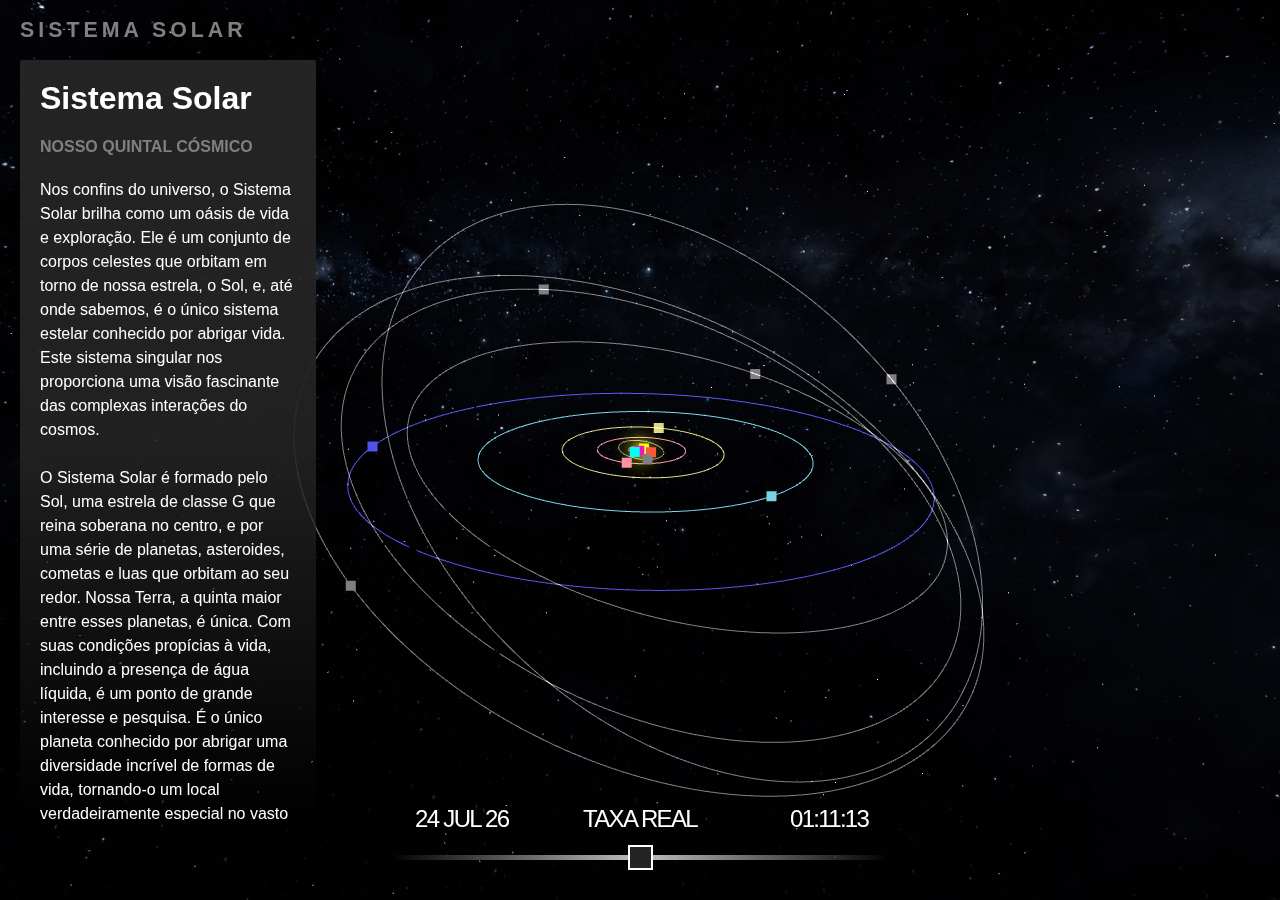
==== index.html @ 136b27ef "large file track" ====
<!--
	Tema: Sistema Solar iterativo e em escala
    Autor: Felipe Pinto da Silva
-->

<html>
	<head>
		<title>Sistema Solar</title>
		<link rel="icon" href="icon.ico" type="image/x-icon">
		<link rel="stylesheet" type="text/css" href="css/style.css">
		<style></style>
	</head>
	<body>
		<!-- Div de carregamento -->
		<div id="loading-screen" style="display: none;">
			<div id="loading-container">
				<div id="loading-spinner"></div>
				<div id="loading-text">CARREGANDO...</div>
			</div>
		</div>

		<!-- Título -->
		<button id="sistema-solar-title">SISTEMA SOLAR</button>
		<button id="sistema-solar-object" style="display: none;">> Objeto</button>

		<!-- Card do Sistema Solar -->
		<div id="sistema-card" class="card" style="display: block;">
			<h1 id="object-name">Sistema Solar</h1>
			<h4 id="object-type">NOSSO QUINTAL CÓSMICO</h4>
			<p id="object-info">Nos confins do universo, o Sistema Solar brilha como um oásis de vida e exploração. Ele é um conjunto de corpos celestes que orbitam
				em torno de nossa estrela, o Sol, e, até onde sabemos, é o único sistema estelar conhecido por abrigar vida. Este sistema singular nos proporciona uma
				visão fascinante das complexas interações do cosmos.<br><br>

				O Sistema Solar é formado pelo Sol, uma estrela de classe G que reina soberana no centro, e por uma série de planetas, asteroides, cometas e luas que
				orbitam ao seu redor. Nossa Terra, a quinta maior entre esses planetas, é única. Com suas condições propícias à vida, incluindo a presença de água líquida,
				é um ponto de grande interesse e pesquisa. É o único planeta conhecido por abrigar uma diversidade incrível de formas de vida, tornando-o um local verdadeiramente
				especial no vasto universo.<br><br>
				
				Comparado a outros sistemas estelares, o Sistema Solar exibe características notáveis. Além de sua estrela central, o Sol, todos os planetas no Sistema Solar,
				exceto Mercúrio, têm uma ou mais luas que orbitam ao redor deles, cada uma com sua própria história e características únicas. Este arranjo de planetas e luas fornece
				um laboratório cósmico para estudar uma ampla gama de fenômenos celestes, desde impactos de asteroides até vulcões ativos e oceanos subterrâneos.<br><br>
				
				O Sistema Solar é conhecido como "Nosso Quintal Cósmico", um termo afetuoso que reflete nossa conexão com essa região do espaço. Enquanto observamos e exploramos
				outros sistemas estelares distantes, nossa própria vizinhança espacial continua a nos surpreender com sua riqueza e complexidade. Através da exploração espacial e
				pesquisa contínua, estamos desvendando os segredos do Sistema Solar e sua singularidade no vasto universo.</p>
		</div>

		<!-- Card do Sol -->
		<div id="sun-card" class="card" style="display: none;">
			<h1 id="object-name">Sol</h1>
			<h4 id="object-type">ESTRELA ANÃ AMARELA</h4>
			<p id="object-info">O Sol, o coração do nosso sistema solar, é uma estrela anã amarela, uma bola quente de gases incandescentes.<br>
				Sua gravidade mantém o sistema solar unido, mantendo tudo, desde os maiores planetas até as menores partículas de detritos, em sua órbita.
				Correntes elétricas no Sol geram um campo magnético que é transportado pelo sistema solar pelo vento solar - um fluxo de gás eletricamente
				carregado que sopra para fora do Sol em todas as direções.<br><br>

				As conexões e interações entre o Sol e a Terra impulsionam as estações do ano, as correntes oceânicas, o clima, o clima, os cinturões de
				radiação e as auroras. Embora seja especial para nós, existem bilhões de estrelas como o nosso Sol espalhadas pela Via Láctea. O Sol e tudo
				o que orbita ao seu redor estão localizados na Via Láctea. Mais especificamente, nosso Sol está em um braço espiral chamado Braço de Orion
				que se estende para fora do Braço de Sagitário. A partir daí, o Sol orbita o centro da Via Láctea, trazendo os planetas, asteroides, cometas
				e outros objetos junto com ele. Nosso sistema solar está se movendo a uma velocidade média de 450.000 milhas por hora (720.000 quilômetros por hora).
				Mas mesmo a essa velocidade, leva cerca de 230 milhões de anos para completar uma órbita completa ao redor da Via Láctea.<br><br>
				
				O Sol gira enquanto orbita o centro da Via Láctea. Sua rotação tem uma inclinação axial de 7,25 graus em relação ao plano das órbitas dos planetas.
				Como o Sol não é um corpo sólido, diferentes partes do Sol giram a taxas diferentes. No equador, o Sol gira uma vez a cada cerca de 25 dias, mas em
				seus polos, o Sol gira uma vez em seu eixo a cada 36 dias terrestres.</p>
		</div>

		<!-- Card de Mercúrio -->
		<div id="mercury-card" class="card" style="display: none;">
			<h1 id="object-name">Mercúrio</h1>
			<h4 id="object-type">TERRESTRE</h4>
			<p id="object-info">O menor planeta em nosso sistema solar e o mais próximo do Sol, Mercúrio é apenas ligeiramente maior do que a Lua da Terra.<br>
				As temperaturas da superfície de Mercúrio são extremamente quentes e frias. Como o planeta está tão perto do Sol, as temperaturas diurnas podem
				atingir picos de 800°F (430°C). Sem atmosfera para reter esse calor durante a noite, as temperaturas podem cair para tão baixo quanto -290°F (-180°C).
				Da superfície de Mercúrio, o Sol pareceria mais de três vezes maior do que quando visto da Terra, e a luz solar seria até sete vezes mais brilhante.
				Apesar de sua proximidade com o Sol, Mercúrio não é o planeta mais quente em nosso sistema solar - esse título pertence a Vênus, graças à sua densa atmosfera.
				No entanto, Mercúrio é o planeta mais rápido, orbitando o Sol a cada 88 dias terrestres. A superfície de Mercúrio se assemelha à da Lua da Terra, marcada por muitas
				crateras de impacto resultantes de colisões com meteoroides e cometas. A primeira espaçonave a visitar Mercúrio foi a Mariner 10, que mapeou cerca de 45% da superfície.
				A missão MESSENGER (MErcury Surface, Space ENvironment, GEochemistry, and Ranging) da NASA passou por Mercúrio três vezes em 2008-2009 e orbitou o planeta de 2011 a 2015,
				mapeando toda a superfície.</p>
		</div>

		<!-- Card de Vênus -->
		<div id="venus-card" class="card" style="display: none;">
			<h1 id="object-name">Vênus</h1>
			<h4 id="object-type">TERRESTRE</h4>
			<p id="object-info">Similar em tamanho e estrutura à Terra, Vênus tem sido chamada de gêmea da Terra. No entanto, essas não são gêmeas idênticas - existem diferenças radicais
				entre os dois mundos.<br> Vênus e a Terra são semelhantes em tamanho, massa, densidade, composição e gravidade. No entanto, aí terminam as semelhanças. Vênus tem uma 
				atmosfera espessa e tóxica cheia de dióxido de carbono e está constantemente envolta em densas nuvens amareladas de ácido sulfúrico, que retêm calor, causando um efeito
				estufa descontrolado. É o planeta mais quente do nosso sistema solar, mesmo que Mercúrio esteja mais próximo do Sol. Vênus tem uma pressão atmosférica esmagadora em sua
				superfície - mais de 90 vezes a da Terra - semelhante à pressão que você encontraria a uma milha abaixo do oceano na Terra. Vênus foi o primeiro planeta a ser explorado
				por uma espaçonave - a Mariner 2 da NASA sobrevoou com sucesso e escaneou o mundo coberto de nuvens em 14 de dezembro de 1962. Desde então, numerosas espaçonaves dos EUA 
				e de outras agências espaciais exploraram Vênus, incluindo a Magellan da NASA, que mapeou a superfície do planeta com radar. Até o momento, a antiga União Soviética é a 
				única nação a pousar na superfície de Vênus, embora a espaçonave não tenha sobrevivido por muito tempo no ambiente hostil.</p>
		</div>

		<!-- Card da Terra -->
		<div id="earth-card" class="card" style="display: none;">
			<h1 id="object-name">Terra</h1><button id="earth-button" class="explorar-button">EXPLORAR</button>
			<h4 id="object-type">TERRESTRE</h4>
			<p id="object-info">A Terra, nosso planeta de origem, é o único lugar que conhecemos até agora habitado por seres vivos. Também é o único planeta em nosso sistema solar com
				água líquida na superfície.<br> A Terra é apenas o quinto maior planeta do sistema solar, um pouco maior que Vênus, que está próxima. A Terra é o maior dos quatro planetas
				mais próximos do Sol, todos feitos de rocha e metal. A NASA tem a maioria das missões em operação em nosso planeta de origem. O Sistema de Observação da Terra (EOS) da NASA
				é uma série coordenada de satélites em órbita polar e baixa inclinação para observações globais de longo prazo da superfície terrestre, biosfera, Terra sólida, atmosfera e
				oceanos.</p>
		</div>

		<!-- Card da Lua -->
		<div id="moon-card" class="card" style="display: none;">
			<h1 id="object-name">Lua</h1><button id="moon-button" class="explorar-button">EXPLORAR</button>
			<h4 id="object-type">LUA DA TERRA</h4>
			<p id="object-info">A Lua da Terra é o único lugar além da Terra onde os humanos já puseram os pés.<br>
				Como o objeto mais brilhante e maior em nosso céu noturno, a Lua torna a Terra um planeta mais habitável, moderando o balanço do eixo da nossa casa, resultando em um clima
				relativamente estável. Além disso, ela causa as marés, criando um ritmo que tem orientado os seres humanos por milhares de anos.<br><br>

				Nossa lua é a quinta maior das mais de 190 luas que orbitam planetas em nosso sistema solar.<br><br>

				O único satélite natural da Terra é simplesmente chamado "a Lua" porque as pessoas não sabiam da existência de outras luas até Galileu Galilei descobrir quatro luas orbitando
				Júpiter em 1610. Com um raio de 1.737,5 quilômetros (1.079,6 milhas), a Lua tem menos de um terço da largura da Terra. Se a Terra fosse do tamanho de uma moeda de dez centavos,
				a Lua seria aproximadamente do tamanho de um grão de café.<br><br>
				
				A Lua está mais distante da Terra do que a maioria das pessoas imagina. A Lua está a uma média de 384.400 quilômetros (238.855 milhas) de distância. Isso significa que 30
				planetas do tamanho da Terra poderiam caber entre a Terra e a Lua.<br><br>
				
				A Lua está se afastando lentamente da Terra, cerca de uma polegada a cada ano. A teoria predominante sobre a origem da Lua é que um corpo do tamanho de Marte colidiu com a
				Terra há cerca de 4,5 bilhões de anos. Os detritos resultantes da colisão entre a Terra e o impactor se acumularam para formar nosso satélite natural. A Lua recém-formada
				estava em estado líquido, mas dentro de cerca de 100 milhões de anos, a maior parte do "oceano de magma" global havia se cristalizado, com rochas menos densas flutuando
				para cima e, eventualmente, formando a crosta lunar.</p>
		</div>

		<!-- Card de Marte -->
		<div id="mars-card" class="card" style="display: none;">
			<h1 id="object-name">Marte</h1><button id="mars-button" class="explorar-button">EXPLORAR</button>
			<h4 id="object-type">TERRESTRE</h4>
			<p id="object-info">O quarto planeta a partir do Sol, Marte é um mundo empoeirado, frio e desértico com uma atmosfera muito fina.<br>
				Marte recebeu o nome dos antigos romanos em homenagem ao seu deus da guerra, devido à sua cor avermelhada que lembrava o sangue. O Planeta Vermelho, na verdade,
				apresenta diversas cores em sua superfície, como marrom, dourado e bege. A razão pela qual Marte parece avermelhado deve-se à oxidação, ou seja, à ferrugem do ferro nas
				rochas, no regolito (a "terra" marciana) e na poeira de Marte. Essa poeira é levantada para a atmosfera e, à distância, faz o planeta parecer predominantemente vermelho.
				Marte é o lar do maior vulcão do sistema solar, o Olympus Mons. Ele é três vezes mais alto que o Monte Everest na Terra e tem uma base do tamanho do estado do Novo México.
				Marte parece ter tido um passado com água, com antigos sistemas de vales de rios, deltas e leitos de lagos, bem como rochas e minerais na superfície que só poderiam ter se
				formado em água líquida. Alguns recursos sugerem que Marte experimentou grandes inundações há cerca de 3,5 bilhões de anos. Hoje, a água em Marte é encontrada na forma de
				gelo de água logo abaixo da superfície nas regiões polares, assim como em água salgada, que flui sazonalmente por algumas encostas de colinas e crateras.<br>
				Nenhum planeta além da Terra foi estudado tão intensamente quanto Marte. Hoje, uma frota de espaçonaves robóticas estuda Marte de todos os ângulos.</p>
		</div>

		<!-- Card de Júpiter -->
		<div id="jupiter-card" class="card" style="display: none;">
			<h1 id="object-name">Júpiter</h1>
			<h4 id="object-type">GIGANTE GASOSO</h4>
			<p id="object-info">Júpiter é o quinto planeta a partir do nosso Sol e é, de longe, o maior planeta do sistema solar - mais de duas vezes mais massivo do que todos os outros
				planetas combinados.<br> As faixas e redemoinhos de Júpiter são, na verdade, nuvens frias e ventosas de amônia e água, flutuando em uma atmosfera de hidrogênio e hélio.
				O icônico Grande Mancha Vermelha de Júpiter é uma gigantesca tempestade maior que a Terra, que assola por centenas de anos. Júpiter está cercado por dezenas de luas. Ele
				também tem vários anéis, mas, ao contrário dos famosos anéis de Saturno, os anéis de Júpiter são muito tênues e compostos de poeira, não de gelo. Júpiter tem o dia mais curto
				do sistema solar. Um dia em Júpiter dura apenas cerca de 10 horas (o tempo que Júpiter leva para girar ou dar uma volta completa), e Júpiter faz uma órbita completa ao redor
				do Sol (um ano no tempo joviano) em cerca de 12 anos terrestres (4.333 dias terrestres). Seu equador está inclinado em relação à sua órbita ao redor do Sol por apenas 3 graus.
				Isso significa que Júpiter gira quase na vertical e não tem estações tão extremas quanto outros planetas. Júpiter tomou forma quando o restante do sistema solar se formou há
				cerca de 4,5 bilhões de anos, quando a gravidade puxou gás e poeira em movimento para se tornar esse gigante gasoso. Júpiter absorveu a maior parte da massa restante após a
				formação do Sol, resultando em mais de duas vezes a quantidade combinada de material dos outros corpos do sistema solar. Na verdade, Júpiter tem os mesmos ingredientes que
				uma estrela, mas não cresceu o suficiente para se tornar uma estrela.</p>
		</div>

		<!-- Card de Saturno -->
		<div id="saturn-card" class="card" style="display: none;">
			<h1 id="object-name">Saturno</h1>
			<h4 id="object-type">GIGANTE GASOSO</h4>
			<p id="object-info">Saturno é o sexto planeta a partir do Sol e o segundo maior planeta em nosso sistema solar. Adornado com milhares de anéis belos, Saturno é único entre
				os planetas. Não é o único planeta a ter anéis - feitos de pedaços de gelo e rocha - mas nenhum deles é tão espetacular ou complicado quanto os de Saturno. Como seu
				colega gigante gasoso, Júpiter, Saturno é uma enorme esfera composta principalmente de hidrogênio e hélio.<br>
				Cercado por mais de 140 luas conhecidas, Saturno abriga algumas das paisagens mais fascinantes em nosso sistema solar. Desde jatos de água que jorram de Encélado até
				os lagos de metano em Titã, o sistema de Saturno é uma rica fonte de descobertas científicas e ainda guarda muitos mistérios. Sendo o planeta mais distante da Terra a
				ser descoberto a olho nu, Saturno é conhecido desde os tempos antigos. O planeta recebeu o nome do deus romano da agricultura e da riqueza, que também era pai de Júpiter.
				Acredita-se que os anéis de Saturno sejam pedaços de cometas, asteroides ou luas despedaçadas que se fragmentaram antes de atingirem o planeta, desmembrados pela poderosa
				gravidade de Saturno. Eles são compostos por bilhões de pequenos fragmentos de gelo e rocha revestidos com outro material, como poeira. As partículas dos anéis variam
				principalmente de minúsculos grãos gelados do tamanho de poeira a pedaços do tamanho de uma casa. Algumas partículas são do tamanho de montanhas. Os anéis pareceriam
				principalmente brancos se você os visse das camadas de nuvens de Saturno, e curiosamente, cada anel orbita o planeta a uma velocidade diferente.</p>
		</div>

		<!-- Card de Urano -->
		<div id="uranus-card" class="card" style="display: none;">
			<h1 id="object-name">Urano</h1>
			<h4 id="object-type">GIGANTE DE GELO</h4>
			<p id="object-info">O sétimo planeta a partir do Sol, com o terceiro maior diâmetro em nosso sistema solar, Urano é muito frio e ventoso.<br>
				O gigante de gelo é cercado por 13 anéis tênues e 27 pequenas luas enquanto gira a quase 90 graus em relação ao plano de sua órbita. Essa inclinação única faz Urano parecer
				girar de lado, orbitando o Sol como uma bola que rola. Urano é o único planeta cujo equador está quase em ângulo reto com sua órbita, com uma inclinação de 97,77
				graus - possivelmente resultado de uma colisão com um objeto do tamanho da Terra no passado. Essa inclinação única causa as estações mais extremas do sistema solar.
				Por quase um quarto de cada ano uraniano, o Sol brilha diretamente sobre cada polo, mergulhando a outra metade do planeta em um inverno escuro que dura 21 anos.
				Urano é também um dos únicos dois planetas que giram na direção oposta à maioria dos planetas (Vênus é o outro), de leste para oeste.</p>
		</div>

		<!-- Card de Netuno -->
		<div id="neptune-card" class="card" style="display: none;">
			<h1 id="object-name">Netuno</h1>
			<h4 id="object-type">GIGANTE DE GELO</h4>
			<p id="object-info">Escuro, frio e varrido por ventos supersônicos, o gigante de gelo Netuno é o oitavo e mais distante planeta em nosso sistema solar.<br>
				Netuno está a mais de 30 vezes a distância da Terra ao Sol e é o único planeta em nosso sistema solar que não é visível a olho nu. Em 2011, Netuno completou sua primeira
				órbita de 165 anos desde sua descoberta em 1846.<br>
				Netuno está tão distante do Sol que o meio-dia no grande planeta azul pareceria um crepúsculo suave para nós. A luz suave que vemos aqui em nosso planeta de origem é
				aproximadamente 900 vezes mais brilhante do que a luz solar em Netuno. Netuno é um dos dois gigantes de gelo no sistema solar externo (o outro é Urano). A maior parte
				(80 por cento ou mais) da massa do planeta é composta por um fluido denso e quente de materiais "gelados" - água, metano e amônia - acima de um pequeno núcleo rochoso.
				Entre os planetas gigantes, Netuno é o mais denso. Os cientistas acreditam que pode haver um oceano de água super quente sob as nuvens frias de Netuno.
				Isso não evapora porque uma pressão incrivelmente alta o mantém preso. A atmosfera de Netuno é composta principalmente de hidrogênio e hélio, com apenas um pouco de
				metano. O vizinho de Netuno, Urano, tem uma cor azul-verde devido ao metano atmosférico, mas Netuno é de um azul mais vívido e brilhante, sugerindo a presença de um
				componente desconhecido que causa essa cor mais intensa.</p>
		</div>

		<!-- Card de Plutão -->
		<div id="pluto-card" class="card" style="display: none;">
			<h1 id="object-name">Plutão</h1>
			<h4 id="object-type">PLANETA ANÃO</h4>
			<p id="object-info">Plutão, que é menor do que a Lua da Terra, possui uma geleira em forma de coração do tamanho do Texas e de Oklahoma. Este fascinante planeta anão tem céus
				azuis, luas em rotação, montanhas tão altas quanto as Rochosas e neva, mas a neve é vermelha.<br>
				Plutão é um mundo complexo e misterioso, com montanhas, vales, planícies, crateras e possivelmente geleiras. Descoberto em 1930, Plutão foi considerado por muito tempo o nono
				planeta de nosso sistema solar. No entanto, após a descoberta de mundos intrigantes e semelhantes mais profundos no distante Cinturão de Kuiper, Plutão foi reclassificado como
				um planeta anão.<br>
				Plutão é orbitado por cinco luas conhecidas, sendo a maior delas Caronte. Caronte tem cerca da metade do tamanho de Plutão, tornando-a a maior lua em relaçãoao planeta
				que orbita em nosso sistema solar. Plutão e Caronte são frequentemente referidos como um "planeta duplo". Em 14 de julho de 2015, a espaçonave New Horizons da NASA fez
				sua histórica passagem pelo sistema de Plutão, fornecendo as primeiras imagens de close-up de Plutão e suas luas e coletando outros dados que transformaram nossa compreensão
				desses mundos misteriosos na fronteira externa do sistema solar.<br> Nos anos desde essa passagem inovadora, quase todas as conjecturas sobre Plutão possivelmente ser
				uma bola de gelo inerte foram descartadas ou redefinidas.</p>
		</div>

		<!-- Card de Caronte -->
		<div id="charon-card" class="card" style="display: none;">
			<h1 id="object-name">Caronte</h1>
			<h4 id="object-type">LUA DE PLUTÃO</h4>
			<p id="object-info">Com metade do tamanho de Plutão, Caronte é a maior das luas de Plutão e a maior lua conhecida em relação ao seu corpo principal.<br>
				A pequena lua é tão grande que Plutão e Caronte às vezes são referidos como um sistema de "duplo planeta anão". A distância entre eles é de 19.640 km (12.200 milhas).
				Plutão-Caronte é o único sistema planetário duplo conhecido em nosso sistema solar. As superfícies de Caronte e Plutão sempre se enfrentam, um fenômeno chamado de travamento
				mútuo de marés. Caronte orbita Plutão a cada 6,4 dias terrestres.</p>
		</div>

		<!-- Card de Ceres -->
		<div id="ceres-card" class="card" style="display: none;">
			<h1 id="object-name">1 Ceres</h1>
			<h4 id="object-type">PLANETA ANÃO</h4>
			<p id="object-info">O planeta anão Ceres é o maior objeto no cinturão de asteroides entre Marte e Júpiter e o único planeta anão localizado no sistema solar interno.<br>
				Ceres foi o primeiro membro do cinturão de asteroides a ser descoberto quando Giuseppe Piazzi o avistou em 1801 (por isso o número 1 no nome). E quando a sonda Dawn chegou
				em 2015, Ceres se tornou o primeiro planeta anão a receber a visita de uma espaçonave.<br><br>
				
				Embora tenha sido chamado de asteroide por muitos anos, Ceres é muito maior e muito diferente de seus vizinhos rochosos, e os cientistas o classificaram como um planeta anão
				em 2006. Mesmo que Ceres compreenda 25 por cento da massa total do cinturão de asteroides, o pequeno Plutão ainda é 14 vezes mais massivo.<br><br>
				
				Ceres recebeu seu nome em homenagem à deusa romana do milho e das colheitas. A palavra "cereal" deriva do mesmo nome.</p>
		</div>

		<!-- Card de Haumea -->
		<div id="haumea-card" class="card" style="display: none;">
			<h1 id="object-name">136108 Haumea</h1>
			<h4 id="object-type">PLANETA ANÃO</h4>
			<p id="object-info">Localizado no Cinturão de Kuiper além da órbita de Netuno, o planeta anão Haumea é um objeto em forma de oval, aproximadamente do mesmo tamanho que Plutão.<br>
				Haumea é um objeto em forma de oval com um raio de cerca de 385 milhas. Ele possui duas luas, Namaka e Hi'iaka. Um dia em Haumea dura apenas quatro horas terrestres,
				tornando-o um dos objetos grandes que mais rápido giram em nosso sistema solar.</p>
		</div>

		<!-- Card de Makemake -->
		<div id="makemake-card" class="card" style="display: none;">
			<h1 id="object-name">136472 Makemake</h1>
			<h4 id="object-type">PLANETA ANÃO</h4>
			<p id="object-info">Junto com os planetas anões Plutão, Éris e Haumea, Makemake está localizado no Cinturão de Kuiper, uma região fora da órbita de Netuno.<br>
				Ligeiramente menor do que Plutão, Makemake é o segundo objeto mais brilhante no Cinturão de Kuiper quando visto da Terra (enquanto Plutão é o mais brilhante).
				Leva cerca de 305 anos terrestres para este planeta anão dar uma volta completa em torno do Sol.<br><br>
				
				Makemake ocupa um lugar importante na história dos estudos do sistema solar porque ele - juntamente com Éris - foi um dos objetos cuja descoberta levou a União Astronômica
				Internacional a reconsiderar a definição de um planeta e a criar o novo grupo de planetas anões.<br><br>
				
				Makemake foi nomeado em homenagem ao deus Rapanui da fertilidade.</p>
		</div>

		<!-- Card de Éris -->
		<div id="eris-card" class="card" style="display: none;">
			<h1 id="object-name">136199 Éris</h1>
			<h4 id="object-type">PLANETA ANÃO</h4>
			<p id="object-info">Éris é um dos maiores planetas anões conhecidos em nosso sistema solar. Ele tem aproximadamente o mesmo tamanho de Plutão, mas está três vezes mais distante
				do Sol.<br>
				Inicialmente, Éris parecia ser maior do que Plutão. Isso desencadeou um debate na comunidade científica que levou à decisão da União Astronômica Internacional em 2006 de
				esclarecer a definição de um planeta. Plutão, Éris e outros objetos similares agora são classificados como planetas anões.<br><br>
				
				Originalmente designado como 2003 UB313 (e apelidado de Xena, guerreira da televisão, por sua equipe de descoberta), Éris recebeu o nome da antiga deusa grega da discórdia
				e da contenda. O nome é apropriado, uma vez que Éris continua no centro de um debate científico sobre a definição de um planeta.</p>
		</div>

		<div class="slider-container" id="slider-container">
			<div class="date"></div>
			<div class="value">TAXA REAL</div>
			<div class="time"></div>
			<input type="range" min="0" max="12" value="6" class="slider" id="timeMultiplierSlider">
		</div>

		<script src="js/three.js/three.js"></script> <!-- three.js -->
		<script src="js/controls/OrbitControls.js"></script> <!-- OrbitControls -->
		<script src="js/controls/TrackballControls.js"></script> <!-- TrackballControls -->
		<script src="js/raycaster/Raycaster.js"></script> <!-- Raycaster -->
		<script src="js/tween/tween.umd.js"></script> <!-- Tween -->
		<script src="js/loaders/GLTFLoader.js"></script> <!-- GLTFLoader -->
		<script src="js/functions.js"></script> <!-- utilitarios -->
		<script>
			////////////
			// Câmera //
			////////////
			
			// Cria uma câmera com uma perspectiva de visualização
			var camera = new THREE.PerspectiveCamera( 75, window.innerWidth/window.innerHeight, 0.0000001, 1000000000);

			// Posição inicial da câmera
			camera.position.x = -4800; //100
			camera.position.y = 2000; //100
			camera.position.z = 4800; //200

			////////////////////////////
			// Configurações Iniciais //
			////////////////////////////

			// Cria uma cena 3D onde os elementos serão renderizados
			var scene = new THREE.Scene();

			// Cria um renderizador WebGL
			var renderer = new THREE.WebGLRenderer({antialias: true, antialiasQuality: 0.1}); // antialising = ativa antialising / antialiasQuality = define qualidade
			renderer.setSize( window.innerWidth, window.innerHeight ); // Define seu tamanho para preencher a janela
			document.body.appendChild( renderer.domElement ); // Adiciona o elemento de renderização ao corpo do documento HTML	

			// Cria controles de órbita para interagir com a cena usando o mouse
			var controls1 = new THREE.OrbitControls( camera, renderer.domElement );
			controls1.enableZoom = false; // Desliga os controles de zoom do OrbitControls
			controls1.enablePan = false; // Desliga o movimento de panorâmica

			// Ativando Damping para suavizar a câmera
			controls1.enableDamping = true; // Liga o "amortecimento" da câmera
			controls1.dampingFactor = 0.10; // Define o fator de "amortecimento"
			controls1.autoRotate = true; // Ativar a rotação automática
			controls1.autoRotateSpeed = -0.05; // Definir a velocidade da rotação automática
		
			// Criando instância do TrackballControls e ativando apenas o zoom
			var controls2 = new TrackballControls( camera, renderer.domElement );
			controls2.noRotate = true; // Desliga a rotação da câmera
			controls2.noPan = true; // Desliga o movimento de panorâmica
			controls2.noZoom = false; // Liga o zoom
			controls2.zoomSpeed = 1.5; // Define a velocidade do zoom
			controls2.maxDistance = 28680000 // Distância máxima de zoom out
			controls2.minDistance = 0.55; // Definindo zoom mínimo (0.55 pois o raio do sol é 0.5, dessa forma a câmera não entra no objeto)

			// Cria um guia de grid na altura da origem
			const gridHelper = new THREE.GridHelper(20,20);
			//scene.add(gridHelper); // Adiciona a cena

			// Cria um guia para os eixos cartesianos
			const axesHelper = new THREE.AxesHelper(1000000);
			//scene.add(axesHelper); // Adiciona a cena

			////////////////
			// Iluminação //
			////////////////

			// Luz Direcional - Será manipulada na transição de cenas (Sistema, Terra, Lua e Marte)
			const directionalLight = new THREE.DirectionalLight(0x000000, 1);

			// Luz Ambiente - Responsável por adicionar uma iluminação mínima a objetos sem fonte de iluminação
			const ambientLight = new THREE.AmbientLight(0xffffff, 0.1);
			scene.add(ambientLight); // Adiciona cena
			
			// Luz PointLight - Responsável por simular a luz do Sol
			const pointLight = new THREE.PointLight(0xffffff, 1, 0);
			pointLight.position.set(0, 0, 0); // Defina a posição da luz (origem)
			scene.add(pointLight); // Adiciona cena

			/////////////////////////
			// Carregando Texturas //
			/////////////////////////

			// Cria um objeto TextureLoader para carregar texturas
			var loader = new THREE.TextureLoader();

			// Carregando textura do background
			var milkywaybg = loader.load("img/misc/background.jpg"); // Background

			// Carregando texturas do sol
			var sunColorMap = loader.load("img/sol/colorsun.jpg"); // ColorMap Sol

			// Carregando textura do glow do sol
			var glowTexture  = loader.load("img/sol/sun_glow.png"); // Glow Sol

			// Carregando texturas de mercúrio
			var mercuryColorMap = loader.load("img/planetas/mercurio/colormercury.jpg"); // ColorMap Mercúrio

			// Carregando texturas de vênus
			var venusColorMap = loader.load("img/planetas/venus/colorvenus.jpg"); // ColorMap Vênus
			var venusatmosphereColorMap = loader.load("img/planetas/venus/venusatmosphere.jpg") // venusatmosphereColorMap (Atmosfera de vênus)

			// Carregando texturas da terra
			var earthColorMap = loader.load("img/planetas/terra/colorearth.jpg"); // ColorMap Terra
			var normalMap = loader.load("img/planetas/terra/normalearth.jpg"); // NormalMap Terra
			var specMap = loader.load("img/planetas/terra/specularearth.jpg"); // SpecularMap Terra
			var cloudColorMap = loader.load("img/planetas/terra/earthclouds.jpg"); // CloudColorMap (Nuvens da Terra)

			// Carregando texturas da lua
			var moonColorMap = loader.load("img/satelites/lua/colormoon.jpg"); // ColorMap Lua
			var moonNormalMap = loader.load("img/satelites/lua/normalmoon.jpg"); // NormalMap Lua

			// Carregando texturas de marte
			var marsColorMap = loader.load("img/planetas/marte/colormars.jpg"); // ColorMap Marte

			// Carregando texturas de júpter
			var jupiterColorMap = loader.load("img/planetas/jupiter/colorjupiter.jpg"); // ColorMap Júpiter

			// Carregando texturas de saturno
			var saturnColorMap = loader.load("img/planetas/saturno/colorsaturn.jpg"); // ColorMap Saturno

			// Carregando texturas do anel de saturno
			var saturnringColorMap = loader.load("img/planetas/saturno/colorsaturnring.png"); // ColorMap Anel de Aaturno

			// Carregando texturas dos asteroides de saturno
			var asteroidColorMap = loader.load("img/misc/asteroid.jpg"); // ColorMap Asteroide

			// Carregando texturas de urano
			var uranusColorMap = loader.load("img/planetas/urano/coloruranus.jpg"); // ColorMap Urano

			// Carregando texturas de netuno
			var neptuneColorMap = loader.load("img/planetas/netuno/colorneptune.jpg"); // ColorMap Netuno

			// Carregando texturas de plutão
			var plutoColorMap = loader.load("img/planetas anões/plutao/colorpluto.webp"); // ColorMap Plutão

			// Carregando texturas de caronte
			var charonColorMap = loader.load("img/satelites/caronte/colorcharon.jpg"); // ColorMap Caronte

			// Carregando texturas de Ceres
			var ceresColorMap = loader.load("img/planetas anões/ceres/colorceres.jpg"); // ColorMap Ceres

			// Carregando texturas de Haumea
			var haumeaColorMap = loader.load("img/planetas anões/haumea/colorhaumea.jpg"); // ColorMap Haumea

			// Carregando texturas de Makemake
			var makemakeColorMap = loader.load("img/planetas anões/makemake/colormakemake.jpg"); // ColorMap Makemake

			// Carregando texturas de Éris
			var erisColorMap = loader.load("img/planetas anões/eris/coloreris.jpg"); // ColorMap Éris

			///////////////
			// Materiais //
			///////////////

			// Material do background (milkyway)
			const bgMaterial = new THREE.MeshBasicMaterial({
				map: milkywaybg,
				side: THREE.DoubleSide,
			})

			// Material do sol
			var sunMaterial = new THREE.MeshBasicMaterial({
				map: sunColorMap,
				color: 0xffff00,
			});

			// Glow do sol
			var glowMaterial = new THREE.SpriteMaterial({
				map: glowTexture,
				color: 0xffff00, // Cor da aura, ajuste conforme necessário
				blending: THREE.AdditiveBlending, // Modo de blending "additive" para adicionar brilho
				transparent: true,
				opacity: 1, // Opacidade da aura, ajuste conforme necessário
				depthWrite: false, // Impede que o sprite atualize o buffer de profundidade
    			depthTest: false, // Impede que o sprite seja testado em relação à geometria
			});

			// Material de mercúrio
			var mercuryMaterial = new THREE.MeshPhongMaterial({
				color: 0xffffff,
				map: mercuryColorMap,
			});

			// Material de vênus
			var venusMaterial = new THREE.MeshPhongMaterial({
				map: venusColorMap,
				color: 0xffffff,
			});

			// Material de vênus com atmosfera
			var venusatmosphereMaterial = new THREE.MeshPhongMaterial({
				map: venusatmosphereColorMap,
				transparent: true,
				opacity: 0.5
			});

			// Material da terra
			var earthMaterial = new THREE.MeshPhongMaterial({
				color: 0xffffff,
				map: earthColorMap,
				normalMap: normalMap,
				specularMap: specMap,
				specular: 0x333333,
				shininess: 15
			});

			// Material da terra com nuvens
			var earthCloudMaterial = new THREE.MeshPhongMaterial({
				map: cloudColorMap,
				transparent: true,
				opacity: 0.5
			});

			// Material da lua- Satélite
			var moonMaterial = new THREE.MeshPhongMaterial({
				map: moonColorMap,
				color: 0xffffff,
			});

			// Material de marte
			var marsMaterial = new THREE.MeshPhongMaterial({
				map: marsColorMap,
				color: 0xffffff,
			});

			// Material de júpiter
			var jupiterMaterial = new THREE.MeshPhongMaterial({
				map: jupiterColorMap,
				color: 0xffffff,
			});

			// Material de saturno
			var saturnMaterial = new THREE.MeshPhongMaterial({
				map: saturnColorMap,
				color: 0xffffff,
			});

			// Material do anel de saturno
			var saturnringMaterial = new THREE.MeshBasicMaterial({
				map: saturnringColorMap,
				side: THREE.DoubleSide,
				transparent: true,
				opacity: 1,
			});

			// Material dos asteroides
			var asteroidMaterial = new THREE.MeshPhongMaterial({
				color: 0xffffff,
				map: asteroidColorMap,
				specular: 0x333333,
				shininess: 15
			});

			// Material de urano
			var uranusMaterial = new THREE.MeshPhongMaterial({
				map: uranusColorMap,
				color: 0xffffff,
			});

			// Material de netuno
			var neptuneMaterial = new THREE.MeshPhongMaterial({
				map: neptuneColorMap,
				color: 0xffffff,
			});

			// Material de plutão
			var plutoMaterial = new THREE.MeshPhongMaterial({
				map: plutoColorMap,
				color: 0xffffff,
			});

			// Material de caronte - Satélite
			var charonMaterial = new THREE.MeshPhongMaterial({
				map: charonColorMap,
				color: 0xffffff,
			});

			// Material de ceres
			var ceresMaterial = new THREE.MeshPhongMaterial({
				map: ceresColorMap,
				color: 0xffffff,
			});

			// Material de haumea
			var haumeaMaterial = new THREE.MeshPhongMaterial({
				map: haumeaColorMap,
				color: 0xffffff,
			});

			// Material de makemake
			var makemakeMaterial = new THREE.MeshPhongMaterial({
				map: makemakeColorMap,
				color: 0xffffff,
			});

			// Material de éris
			var erisMaterial = new THREE.MeshPhongMaterial({
				map: erisColorMap,
				color: 0xffffff,
			});

			/////////////////////////////
			// Carregando Modelos GLTG //
			/////////////////////////////

			// Terra
			let cenaTerra;

			// Lua
			let cenaLua;
			let apollo;
			let flag;
			let astronaut1, astronaut2, astronaut3;
			let MoonBg;
			let sunMoonSphere;
			let glowSpriteMoon;
			let earthMoonSphere;
			let earthCloudMoonSphere;

			// Marte
			let cenaMarte;
			let perseverance;

			// Importando o GLTFLoader
			const loaderGLTF = new THREE.GLTFLoader();

			// Cena Terra - Carregue o arquivo GLTF (moosstock_mountain)
			loaderGLTF.load("assets/terra/moosstock_mountain/scene.gltf", (gltf) => {
				// Adicione o modelo à cena
				cenaTerra = gltf.scene;

				// Escala, posição e rotação
				cenaTerra.scale.set(0.001, 0.001, 0.001);
				cenaTerra.position.set(30000000, 0, 0);
				cenaTerra.rotation.set(0, 0, 0); // Rotacionando em Y

				// Botão para explorar Terra
				const botaoExplorarTerra = document.getElementById('earth-button');
    			botaoExplorarTerra.addEventListener('click', () => moverCameraParaExplorarTerra(cenaTerra));
			});

			// Cena Lua - Carregue o arquivo GLTF (moon)
			loaderGLTF.load("assets/lua/moon/scene.gltf", (gltf) => {
				// Adicione o modelo à cena
				cenaLua = gltf.scene;

				// Escala, posição e rotação
				cenaLua.scale.set(0.001, 0.001, 0.001);
				cenaLua.position.set(30010000, 0, 0);

				// Material do background da Lua (milkyway)
				const MoonBgMaterial = new THREE.MeshBasicMaterial({
					map: milkywaybg,
					side: THREE.DoubleSide,
				})

				// Esfera do background da Lua (milkyway)
				const MoonBgGeometry = new THREE.SphereGeometry(500, 100, 100);
				MoonBg = new THREE.Mesh(MoonBgGeometry, MoonBgMaterial);
				MoonBg.position.copy(cenaLua.position)

				// Esfera do Sol da Lua
				const sunMoonGeometry = new THREE.SphereGeometry(0.005, 64, 64);
				var sunMoonMaterial = new THREE.MeshBasicMaterial({color: 0xffff00});
				sunMoonSphere = new THREE.Mesh(sunMoonGeometry, sunMoonMaterial);
				sunMoonSphere.position.copy(cenaLua.position)
				sunMoonSphere.position.x += -0.6; sunMoonSphere.position.y += 0.06; sunMoonSphere.position.z -= 0;

				// GlowSprite do Sol da Lua
				var glowMoonMaterial = new THREE.SpriteMaterial({map: glowTexture, color: 0xffff00, blending: THREE.AdditiveBlending, transparent: true, opacity: 0.5});
				glowSpriteMoon = new THREE.Sprite(glowMoonMaterial);
				glowSpriteMoon.scale.set(0.08, 0.08, 0);
				glowSpriteMoon.position.copy(sunMoonSphere.position);

				// Esfera da Terra da Lua
				const earthMoonGeometry = new THREE.SphereGeometry(0.025, 64, 64);
				earthMoonSphere = new THREE.Mesh(earthMoonGeometry, earthMaterial);
				earthMoonSphere.position.copy(cenaLua.position)
				earthMoonSphere.position.x += 0.5; earthMoonSphere.position.y += 0.05; earthMoonSphere.position.z -= 0.15;
				earthMoonSphere.rotation.set((Math.PI / 180) * -23.439, (Math.PI / 180) * 180, 0); // Rotacionando em Y

				// Esfera da Terra da Lua com Núvens
				const earthCloudMoonGeometry = new THREE.SphereGeometry(0.03, 64, 64);
				earthCloudMoonSphere = new THREE.Mesh(earthMoonGeometry, earthCloudMaterial);
				earthCloudMoonSphere.position.copy(earthMoonSphere.position)
				earthCloudMoonSphere.rotation.set((Math.PI / 180) * -23.439, (Math.PI / 180) * 180, 0); // Rotacionando em Y

				// Botão para explorar Lua
				const botaoExplorarMarte = document.getElementById('moon-button');
    			botaoExplorarMarte.addEventListener('click', () => moverCameraParaExplorarLua(cenaLua));
			});

			// Cena Lua - Carregue o arquivo GLTF (apollo)
			loaderGLTF.load("assets/lua/apollo/scene.gltf", (gltf) => {
				// Adicione o modelo à cena
				apollo = gltf.scene;

				// Escala, posição e rotação
				apollo.scale.set(0.0000003, 0.0000003, 0.0000003);
				apollo.position.set(30009999.9998, -0.0000056, 0);
				apollo.rotation.set((Math.PI / 180) * 1, 0, (Math.PI / 180) * 2.2); // Rotacionando em X e Z
			});

			// Cena Lua - Carregando o primeiro astronauta gltf (astronaut)
			loaderGLTF.load("assets/lua/astronaut/scene.gltf", (gltf) => {
				// Adicione o modelo à cena
				astronaut1 = gltf.scene;

				// Escala, posição e rotação
				astronaut1.scale.set(0.0000075, 0.0000075, 0.0000075);
				astronaut1.position.set(30009999.9998, -0.000007, 0.0000155);
				astronaut1.rotation.set(0, 0, (Math.PI / 180) * 2.2); // Rotacionando em Z
			});

			// Cena Lua - Carregando o segundo astronauta gltf (astronaut)
			loaderGLTF.load("assets/lua/astronaut/scene.gltf", (gltf) => {
				// Adicione o modelo à cena
				astronaut2 = gltf.scene;

				// Escala, posição e rotação
				astronaut2.scale.set(0.0000075, 0.0000075, 0.0000075);
				astronaut2.position.set(30009999.99975, -0.000012, -0.0000019);
				astronaut2.rotation.set((Math.PI / 180) * -10, (Math.PI / 180) * 170, 0); // Rotacionando em X e Y
			});

			// Cena Lua - Carregando o terceiro astronauta gltf (astronaut)
			loaderGLTF.load("assets/lua/astronaut/scene.gltf", (gltf) => {
				// Adicione o modelo à cena
				astronaut3 = gltf.scene;

				// Escala, posição e rotação
				astronaut3.scale.set(0.0000075, 0.0000075, 0.0000075);
				astronaut3.position.set(30009999.99994, 0.0000142, 0.000114);
				astronaut3.rotation.set(0, (Math.PI / 180) * 90, 0); // Rotacionando em Y
			});

			// Cena Lua - Carregando o arquivo GLTF (flag)
			loaderGLTF.load("assets/lua/flag/scene.gltf", (gltf) => {
				// Adicione o modelo à cena
				flag = gltf.scene;

				// Escala, posição e rotação
				flag.scale.set(0.000001, 0.000001, 0.000001);
				flag.position.set(30009999.99975, -0.000003, 0.000005);
				flag.rotation.set(0, (Math.PI / 180) * 177.5, (Math.PI / 180) * -2.5); // Rotacionando em Y e Z

				// Criando cilindro para fazer a haste da bandeira
				const flagMaterial = new THREE.MeshStandardMaterial({ color: 0x222222, metalness: 1, roughness: 0.2 }); // Material da haste da bandeira
				const flagGeometry = new THREE.CylinderGeometry(0.0000001, 0.0000001, 0.000015, 16);
				const flagHaste = new THREE.Mesh(flagGeometry, flagMaterial);

				// Haste da bandeira em relação à posição da bandeira
				flagHaste.position.copy(flag.position);
				flagHaste.position.y -= 0.0000025;
				flagHaste.position.z -= 0.0000045;
				scene.add(flagHaste);

				// Criando cone para tampar o "buraquinho" superior do cilindro
				const coneMaterial = new THREE.MeshStandardMaterial({ color: 0x222222, metalness: 1, roughness: 0.2 }); // Material do cone
				const coneGeometry = new THREE.ConeGeometry(0.0000001, 0.0000002, 16);
				const cone = new THREE.Mesh(coneGeometry, coneMaterial);

				// Posicionando o cone acima do cilindro para tampar o "buraquinho"
				cone.position.copy(flagHaste.position);
				cone.position.y += 0.0000076;
				scene.add(cone);
			});

			// Cena Marte - Carregue o arquivo GLTF (mars_base)
			loaderGLTF.load("assets/marte/mars_base/scene.gltf", (gltf) => {
				// Adicione o modelo à cena
				cenaMarte = gltf.scene;

				// Escala, posição e rotação
				cenaMarte.scale.set(0.00001, 0.00001, 0.00001);
				cenaMarte.position.set(30020000, 0, 0);
				cenaMarte.rotation.set(0, (Math.PI / 180) * -45, 0); // Rotacionando em Y

				// Botão para explorar Marte
				const botaoExplorarMarte = document.getElementById('mars-button');
    			botaoExplorarMarte.addEventListener('click', () => moverCameraParaExplorarMarte(cenaMarte));
			});

			// Cena Marte - Carregue o arquivo GLTF (perseverance)
			loaderGLTF.load("assets/marte/perseverence/perseverence.gltf", (gltf) => {
				// Adicione o modelo à cena
				perseverance = gltf.scene;

				// Escala, posição e rotação
				perseverance.scale.set(0.00001, 0.00001, 0.00001);
				perseverance.position.set(30019999.999925, 0.000003, -0.000044);
				perseverance.rotation.set(0, 0, (Math.PI / 180) * 2); // Rotacionando em Z
			});

			///////////////////////////
			// Adicionando Elementos //
			///////////////////////////

			// Cria um campo estelar - cor / tamanho das estrelas / quantidade de estrelas / tamanho do campo estelar
			var starField = createStarField(0xFFFFFF, 1, 1000, 28701243);
			scene.add(starField); // Adiciona cena

			// Cria o cinturão de asteroides de saturno - número de asteroides / raio / tamanho min/max dos asteroides / larguda da banda / altura da banda
			/* var asteroidBeltSaturn = createAsteroidBelt(2000, 287.2118905722697, 0.00001, 0.0003396280606017089, 150, 40);
			asteroidBeltSaturn.position.y = 0; // Posição do cinturão
			asteroidBeltSaturn.rotateX(102 * (Math.PI / 180)); // Rotacionando cinturão
			asteroidBeltSaturn.scale.set(1, 1, 1); // Diminuindo a escala
			scene.add(asteroidBeltSaturn); // Adiciona cena */

			// Esfera do background (milkyway)
			const bgGeometry = new THREE.SphereGeometry(28701243, 100, 100);
			const bgSphere = new THREE.Mesh(bgGeometry, bgMaterial);
			scene.add(bgSphere);

			// Esfera do sol
			const sunGeometry = new THREE.SphereGeometry(0.5, 64, 32); // Na escala do nosso projeto, o diametro do sol (1.392.700 km) equivale a 1, portanto raio = 0.5
			const sunSphere = new THREE.Mesh(sunGeometry, sunMaterial); 
			scene.add(sunSphere); // Adiciona cena

			// GlowSprite do sol
			var glowSprite = new THREE.Sprite(glowMaterial);
			glowSprite.scale.set(5, 5, 1); // Defina o tamanho da aura (5x5) conforme necessário
			glowSprite.opacity = true;
			glowSprite.position.copy(sunSphere.position); // Definie posição
			scene.add(glowSprite); // Adiciona cena

			// Esfera de Mercúrio
			const mercuryGeometry = new THREE.SphereGeometry(0.0017519925324908452, 64, 32); // Raio de Mercúrio (0.0017519925324908452) em escala 
			const mercurySphere = new THREE.Mesh(mercuryGeometry, mercuryMaterial);
			scene.add(mercurySphere); // Adiciona cena
			mercurySphere.rotation.x = 0.034 * (Math.PI / 180); // Eixo de rotação da Mercúrio

			// Esfera de Vênus
			const venusGeometry = new THREE.SphereGeometry(0.00434551590435844, 64, 32); // Raio de Vênus (0.00434551590435844) em escala 
			const venusSphere = new THREE.Mesh(venusGeometry, venusMaterial);
			scene.add(venusSphere); // Adiciona cena
			venusSphere.rotation.x = 177.36 * (Math.PI / 180); // Eixo de rotação da Vênus

			// Esfera de Vênus com atmosfera
			const venusatmosphereGeometry = new THREE.SphereGeometry(0.00434551590435844, 64, 32); // 0.004356286350254901
			const venusatmosphereSphere = new THREE.Mesh(venusatmosphereGeometry, venusatmosphereMaterial);
			scene.add(venusatmosphereSphere); // Adiciona cena
			venusatmosphereSphere.rotation.x = 177.36 * (Math.PI / 180);

			// Esfera da Terra
			const earthGeometry = new THREE.SphereGeometry(0.004574567387089825, 64, 32); // Raio da Terra (0.004574567387089825) em escala 
			const earthSphere = new THREE.Mesh( earthGeometry, earthMaterial);
			scene.add(earthSphere); // Adiciona cena
			earthSphere.rotation.x = 23.439 * (Math.PI / 180); // Eixo de rotação da Terra

			// Esfera da Terra com nuvens
			const earthCloudGeometry = new THREE.SphereGeometry(0.004574567387089825, 64, 32); // 0.004583901773533424
			const earthCloudSphere = new THREE.Mesh( earthCloudGeometry, earthCloudMaterial);
			scene.add(earthCloudSphere); // Adiciona cena
			earthCloudSphere.rotation.x = 23.439 * (Math.PI / 180);

			// Esfera da Lua
			const moonGeometry = new THREE.SphereGeometry(0.0012472176348100811, 64, 32); // Raio da Lua (0.0012472176348100811) em escala 
			const moonSphere = new THREE.Mesh( moonGeometry, moonMaterial);
			scene.add(moonSphere); // Adiciona cena
			moonSphere.rotation.x = 6.687 * (Math.PI / 180); // Eixo de rotação da Lua

			// Esfera de Marte
			const marsGeometry = new THREE.SphereGeometry(0.0024337617577367705, 64, 32); // Raio de Marte (0.0024337617577367705) em escala 
			const marsSphere = new THREE.Mesh( marsGeometry, marsMaterial);
			scene.add(marsSphere); // Adiciona cena
			marsSphere.rotation.x = 25.19 * (Math.PI / 180); // Eixo de rotação de Marte

			// Esfera de Júpiter
			const jupiterGeometry = new THREE.SphereGeometry(0.050197458174768436, 64, 32); // Raio de Júpiter (0.050197458174768436) em escala 
			const jupiterSphere = new THREE.Mesh( jupiterGeometry, jupiterMaterial);
			scene.add(jupiterSphere); // Adiciona cena
			jupiterSphere.rotation.x = 3.13 * (Math.PI / 180); // Eixo de rotação de Júpiter

			// Esfera de Saturno
			const saturnGeometry = new THREE.SphereGeometry(0.04181087097005816, 64, 32); // Raio de Saturno (0.04181087097005816) em escala 
			const saturnSphere = new THREE.Mesh( saturnGeometry, saturnMaterial);
			scene.add(saturnSphere); // Adiciona cena
			saturnSphere.rotation.x = 26.73 * (Math.PI / 180); // Eixo de rotação de Saturno

			// Geometria do Anel de Saturno
			const saturnringGeometry = new THREE.RingBufferGeometry(0.04599195807, 0.1, 256);

			var pos = saturnringGeometry.attributes.position;
			var v3 = new THREE.Vector3();
			for (let i = 0; i < pos.count; i++){
				v3.fromBufferAttribute(pos, i);
				saturnringGeometry.attributes.uv.setXY(i, v3.length() < 0.07299597905 ? 0 : 1, 1);
			}

			const saturnRing = new THREE.Mesh(saturnringGeometry, saturnringMaterial);
			scene.add(saturnRing); // Adiciona cena
			saturnRing.rotation.x = 116.73 * (Math.PI / 180); // Eixo de rotação do Anel de Saturno

			// Esfera de Urano
			const uranusGeometry = new THREE.SphereGeometry(0.01821066992173476, 64, 32); // Raio de Urano (0.01821066992173476) em escala 
			const uranusSphere = new THREE.Mesh( uranusGeometry, uranusMaterial);
			scene.add(uranusSphere); // Adiciona cena
			uranusSphere.rotation.x = 97.77 * (Math.PI / 180); // Eixo de rotação de Urano

			// Esfera de Netuno
			const neptuneGeometry = new THREE.SphereGeometry(0.01767932792417606, 64, 32); // Raio de Netuno (0.01767932792417606) em escala 
			const neptuneSphere = new THREE.Mesh( neptuneGeometry, neptuneMaterial);
			scene.add(neptuneSphere); // Adiciona cena
			neptuneSphere.rotation.x = 28.32 * (Math.PI / 180); // Eixo de rotação de Netuno

			// Esfera de Plutão
			const plutoGeometry = new THREE.SphereGeometry(0.0008533783298628563, 64, 32); // Raio de Plutão (0.0008533783298628563) em escala 
			const plutoSphere = new THREE.Mesh( plutoGeometry, plutoMaterial);
			scene.add(plutoSphere); // Adiciona cena
			plutoSphere.rotation.x = 122.53 * (Math.PI / 180); // Eixo de rotação de Plutão

			// Esfera de Caronte
			const charonGeometry = new THREE.SphereGeometry(0.00043512601421698857, 64, 32); // Raio de Caronte (0.00043512601421698857) em escala 
			const charonSphere = new THREE.Mesh( charonGeometry, charonMaterial);
			scene.add(charonSphere); // Adiciona cena
			charonSphere.rotation.x = 122.52 * (Math.PI / 180); // Eixo de rotação de Caronte

			// Esfera de Ceres
			const ceresGeometry = new THREE.SphereGeometry(0.0003396280606017089, 64, 32); // Raio de Ceres (0.0003396280606017089) em escala 
			const ceresSphere = new THREE.Mesh( ceresGeometry, ceresMaterial);
			scene.add(ceresSphere); // Adiciona cena
			ceresSphere.rotation.x = 3 * (Math.PI / 180); // Eixo de rotação de Ceres

			// Esfera de Haumea
			const haumeaGeometry = new THREE.SphereGeometry(0.0005859122567674302, 64, 32); // Raio de Haumea (0.0005859122567674302) em escala 
			const haumeaSphere = new THREE.Mesh( haumeaGeometry, haumeaMaterial);
			scene.add(haumeaSphere); // Adiciona cena
			haumeaSphere.rotation.x = 12 * (Math.PI / 180); // Eixo de rotação de Haumea

			// Esfera de Makemake
			const makemakeGeometry = new THREE.SphereGeometry(0.0005133912543979321, 64, 32); // Raio de Makemake (0.0005133912543979321) em escala 
			const makemakeSphere = new THREE.Mesh( makemakeGeometry, makemakeMaterial);
			scene.add(makemakeSphere); // Adiciona cena
			makemakeSphere.rotation.x = 0 * (Math.PI / 180); // Eixo de rotação de Makemake

			// Esfera de Éris
			const erisGeometry = new THREE.SphereGeometry(0.0008350685718388741, 64, 32); // Raio de Éris (0.0008350685718388741) em escala 
			const erisSphere = new THREE.Mesh( erisGeometry, erisMaterial);
			scene.add(erisSphere); // Adiciona cena
			erisSphere.rotation.x = 0 * (Math.PI / 180); // Eixo de rotação de Éris
			
			///////////////////////
			// Variáveis Globais //
			///////////////////////
			
			var cameraTargetObject = 'Sistema';
			let raycasterThreshold = 15; // Valor padrão de raycaster

			///////////////////////////////////
			// Marcadores e Linhas de Órbita //
			///////////////////////////////////

			// Parâmetros da função createMarker(cor, tamanho do marcador, posição)

			// Criar marcador para o Sol
			var sunMarker = createMarker(0xffff00, 10);
			scene.add(sunMarker); // Adiciona cena
			sunMarker.visible = false;

			// Criar marcador e linha de óbrita para a Mercúrio
			var mercuryMarker = createMarker(0xfc0fc0, 10);
			scene.add(mercuryMarker); // Adiciona cena
			const mercuryOrbit = createOrbit(33.029367415811016, 50.13283549938968, 0.205630, 7.005, sunSphere.position.x, sunSphere.position.y, sunSphere.position.z, 0xfc0fc0);
			scene.add(mercuryOrbit); // Adiciona cena

			// Criar marcador e linha de órbita para Vênus
			var venusMarker = createMarker(0xffa500, 10);
			scene.add(venusMarker);
			const venusOrbit = createOrbit(77.17383499676886, 78.22215839735765, 0.006772, 3.39471, sunSphere.position.x, sunSphere.position.y, sunSphere.position.z, 0xffa500);
			scene.add(venusOrbit);

			// Criar marcador e linha de órbita para Terra
			var earthMarker = createMarker(0x00ffff, 10);
			scene.add(earthMarker);
			const earthOrbit = createOrbit(105.62105981187621, 109.21059596467293, 0.0167086, 0.00005, sunSphere.position.x, sunSphere.position.y, sunSphere.position.z, 0x00ffff);
			scene.add(earthOrbit);

			// Criar marcador e linha de óbrita para a lua
			var moonMarker = createMarker(0x808080, 7.5); // Marcador Lua
			scene.add(moonMarker);
			const moonOrbit = createOrbit(0.2603575788037625, 0.29108925109499534, 0.0549, 0, earthSphere.position.x, earthSphere.position.y, earthSphere.position.z, 0x808080);
			scene.add(moonOrbit);

			// Criar marcador e linha de órbita para Marte
			var marsMarker = createMarker(0xff5733, 10);
			scene.add(marsMarker);
			const marsOrbit = createOrbit(148.38084296689883, 178.9768076398363, 0.0934, 1.8497, sunSphere.position.x, sunSphere.position.y, sunSphere.position.z, 0xff5733);
			scene.add(marsOrbit);

			// Criar marcador e linha de órbita para Júpiter
			var jupiterMarker = createMarker(0xff91a4, 10);
			scene.add(jupiterMarker);
			const jupiterOrbit = createOrbit(531.7692252459252, 586.1729015581245, 0.0489, 1.304, sunSphere.position.x, sunSphere.position.y, sunSphere.position.z, 0xff91a4);
			scene.add(jupiterOrbit);

			// Criar marcador e linha de órbita para Saturno
			var saturnMarker = createMarker(0xdfd880, 10);
			scene.add(saturnMarker);
			const saturnOrbit = createOrbit(971.1711064838084, 1087.4560206792562, 0.0565, 2.485, sunSphere.position.x, sunSphere.position.y, sunSphere.position.z, 0xdfd880);
			scene.add(saturnOrbit);

			// Criar marcador e linha de órbita para Urano
			var uranusMarker = createMarker(0x79d2e6, 10);
			scene.add(uranusMarker);
			const uranusOrbit = createOrbit(1964.2133984346951, 2158.6773892439146, 0.04717, 0.772, sunSphere.position.x, sunSphere.position.y, sunSphere.position.z, 0x79d2e6);
			scene.add(uranusOrbit);

			// Criar marcador e linha de órbita para Netuno
			var neptuneMarker = createMarker(0x5353ec, 10);
			scene.add(neptuneMarker);
			const neptuneOrbit = createOrbit(3202.4125798808072, 3259.854957995261, 0.008678, 1.769, sunSphere.position.x, sunSphere.position.y, sunSphere.position.z, 0x5353ec);
			scene.add(neptuneOrbit);

			// Criar marcador e linha de órbita para Plutão
			var plutoMarker = createMarker(0x808080, 10);
			scene.add(plutoMarker);
			const plutoOrbit = createOrbit(3185.768650822144, 5296.137000071803, 0.2488, 17.16, sunSphere.position.x, sunSphere.position.y, sunSphere.position.z, 0x808080);
			scene.add(plutoOrbit);

			// Criar marcador e linha de órbita para Caronte
			var charonMarker = createMarker(0x808080, 10);
			scene.add(charonMarker);
			const charonOrbit = createOrbit(0.014064048251597617, 0.014069792489409061, 0.0002, 0, plutoSphere.position.x, plutoSphere.position.y, plutoSphere.position.z, 0x808080);
			scene.add(charonOrbit);

			// Criar marcador e linha de órbita para Ceres
			var ceresMarker = createMarker(0x808080, 10);
			scene.add(ceresMarker);
			const ceresOrbit = createOrbit(273.56635097293025, 320.72185108063474, 0.07934, 10.585, sunSphere.position.x, sunSphere.position.y, sunSphere.position.z, 0x808080);
			scene.add(ceresOrbit);

			// Criar marcador e linha de órbita para Haumea
			var haumeaMarker = createMarker(0x808080, 10);
			scene.add(haumeaMarker);
			const haumeaOrbit = createOrbit(3777.1663136353845, 5534.702294104976, 0.18874, 28.19, sunSphere.position.x, sunSphere.position.y, sunSphere.position.z, 0x808080);
			scene.add(haumeaOrbit);

			// Criar marcador e linha de órbita para Makemake
			var makemakeMarker = createMarker(0x808080, 10);
			scene.add(makemakeMarker);
			const makemakeOrbit = createOrbit(4136.25705895024, 5700.87441013858, 0.159, 28.962, sunSphere.position.x, sunSphere.position.y, sunSphere.position.z, 0x808080);
			scene.add(makemakeOrbit);

			// Criar marcador e linha de órbita para Éris
			var erisMarker = createMarker(0x808080, 10);
			scene.add(erisMarker);
			const erisOrbit = createOrbit(4057.0916751633517, 10479.477464637035, 0.44177, 44.187, sunSphere.position.x, sunSphere.position.y, sunSphere.position.z, 0x808080);
			scene.add(erisOrbit);

			// Adicionando identificadores exclusivos aos marcadores
			sunMarker.userData.name = 'Sol';
			mercuryMarker.userData.name = 'Mercúrio';
			venusMarker.userData.name = 'Vênus';
			earthMarker.userData.name = 'Terra'; earthMarker.userData.closeObject = true; earthMarker.userData.earthSystem = true; earthMarker.userData.systemName = 'Terra';
			moonMarker.userData.name = 'Lua'; moonMarker.userData.closeObject = true; moonMarker.userData.earthSystem = true; moonMarker.userData.systemName = 'Terra';
			marsMarker.userData.name = 'Marte';
			jupiterMarker.userData.name = 'Júpiter';
			saturnMarker.userData.name = 'Saturno';
			uranusMarker.userData.name = 'Urano';
			neptuneMarker.userData.name = 'Netuno';
			plutoMarker.userData.name = 'Plutão'; plutoMarker.userData.closeObject = true; plutoMarker.userData.plutoSystem = true; plutoMarker.userData.systemName = 'Plutão';
			charonMarker.userData.name = 'Caronte'; charonMarker.userData.closeObject = true; charonMarker.userData.plutoSystem = true; charonMarker.userData.systemName = 'Plutão';
			ceresMarker.userData.name = 'Ceres';
			haumeaMarker.userData.name = 'Haumea';
			makemakeMarker.userData.name = 'Makemake';
			erisMarker.userData.name = 'Éris';

			// Criando um objeto para mapear marcadores às esferas correspondentes
			const celestialObjectMap  = {
				'Sol': sunSphere,
				'Mercúrio': mercurySphere,
				'Vênus': venusSphere,
				'Terra': earthSphere,
				'Lua': moonSphere,
				'Marte': marsSphere, 
				'Júpiter': jupiterSphere,
				'Saturno': saturnSphere,
				'Urano': uranusSphere,
				'Netuno': neptuneSphere,
				'Plutão': plutoSphere,
				'Caronte': charonSphere,
				'Ceres': ceresSphere,
				'Haumea': haumeaSphere,
				'Makemake': makemakeSphere,
				'Éris': erisSphere
				// Outros planetas/objetos conforme necessário...
			};

			//////////////////////////////////////
			// Variáveis para controle de tempo //
			//////////////////////////////////////

			// timeElepsed = Posição na órbita em radianos
			// rotationSpeed = Velocidade de rotação dos objetos
			// orbitSpeed = Velocidade do objeto na órbita (negativo pois os objetos orbitam no sentido anti-horário)

			var currentDate = new Date(); // Data atual
			let dia = 86400; // Dia terrestre em segundos
			let ano = 31536000; // Ano terrestre em segundos

			let multiplicador = 1; // unidades de segundos por segundo (multiplicador = 1, então segundo por segundo / multiplicador = dia, então um dia por segundo)
			
			// Mercúrio
			let timeElapsedMercury = 2.7; 
			let rotationSpeedMercury = (2 * Math.PI) / (dia * 58.6); // Velocidade de Rotação (rad/s) para Mercúrio
			let orbitSpeedMercury = -(2 * Math.PI) / (dia * 87.97); // Velocidade de Translação (rad/s) para Mercúrio

			// Vênus
			let timeElapsedVenus = 6.2; 
			let rotationSpeedVenus = (2 * Math.PI) / (dia * 116); // Velocidade de Rotação (rad/s) para Vênus
			let orbitSpeedVenus = -(2 * Math.PI) / (dia * 225); // Velocidade de Translação (rad/s) para Vênus

			// Terra
			let timeElapsedEarth = 3; 
			let rotationSpeedEarth = (2 * Math.PI) / (dia * 1); // Velocidade de Rotação (rad/s) para a Terra
			let orbitSpeedEarth = -(2 * Math.PI) / (dia * 365); // Velocidade de Translação (rad/s) para a Terra

			// Lua
			let timeElapsedMoon = 6; 
			let rotationSpeedMoon = (2 * Math.PI) / (dia * 27.3); // Velocidade de Rotação (rad/s) para a Lua
			let orbitSpeedMoon = -(2 * Math.PI) / (dia * 27.3); // Velocidade de Translação (rad/s) para a Lua

			// Marte
			let timeElapsedMars = 1.3; 
			let rotationSpeedMars = (2 * Math.PI) / (dia * 1.03); // Velocidade de Rotação (rad/s) para a Marte
			let orbitSpeedMars = -(2 * Math.PI) / (dia * 687); // Velocidade de Translação (rad/s) para a Marte

			// Jupiter
			let timeElapsedJupiter = 2.65; 
			let rotationSpeedJupiter = (2 * Math.PI) / (dia * 0.41); // Velocidade de Rotação (rad/s) para a Júpiter
			let orbitSpeedJupiter = -(2 * Math.PI) / (dia * 365 * 11.86); // Velocidade de Translação (rad/s) para a Júpiter

			// Saturno
			let timeElapsedSaturn = 5.75; 
			let rotationSpeedSaturn = (2 * Math.PI) / (dia * 0.43); // Velocidade de Rotação (rad/s) para a Saturno
			let orbitSpeedSaturn = -(2 * Math.PI) / (dia * 365 * 29.5); // Velocidade de Translação (rad/s) para a Saturno

			// Urano
			let timeElapsedUranus = 1.65; 
			let rotationSpeedUranus = (2 * Math.PI) / (dia * 0.72); // Velocidade de Rotação (rad/s) para a Urano
			let orbitSpeedUranus = -(2 * Math.PI) / (dia * 365 * 84); // Velocidade de Translação (rad/s) para a Urano

			// Netuno
			let timeElapsedNeptune = 3.9; 
			let rotationSpeedNeptune = (2 * Math.PI) / (dia * 0.67); // Velocidade de Rotação (rad/s) para a Netuno
			let orbitSpeedNeptune = -(2 * Math.PI) / (dia * 365 * 164.8); // Velocidade de Translação (rad/s) para a Netuno

			// Plutão
			let timeElapsedPluto = 6; 
			let rotationSpeedPluto = (2 * Math.PI) / (dia * 6.4); // Velocidade de Rotação (rad/s) para a Plutão
			let orbitSpeedPluto = -(2 * Math.PI) / (dia * 365 * 248); // Velocidade de Translação (rad/s) para a Plutão

			// Caronte
			let timeElapsedCharon = 1; 
			let rotationSpeedCharon = (2 * Math.PI) / (dia * 6.387); // Velocidade de Rotação (rad/s) para a Caronte
			let orbitSpeedCharon = -(2 * Math.PI) / (dia * 6.387); // Velocidade de Translação (rad/s) para a Caronte

			// Ceres
			let timeElapsedCeres = 2; 
			let rotationSpeedCeres = (2 * Math.PI) / (dia * 0.37); // Velocidade de Rotação (rad/s) para a Ceres
			let orbitSpeedCeres = -(2 * Math.PI) / (dia * 365 * 4.6); // Velocidade de Translação (rad/s) para a Ceres

			// Haumea
			let timeElapsedHaumea = 5; 
			let rotationSpeedHaumea = (2 * Math.PI) / (dia * 0.16); // Velocidade de Rotação (rad/s) para a Haumea
			let orbitSpeedHaumea = -(2 * Math.PI) / (dia * 365 * 284); // Velocidade de Translação (rad/s) para a Haumea

			// Makemake
			let timeElapsedMakemake = 3; 
			let rotationSpeedMakemake = (2 * Math.PI) / (dia * 0.32); // Velocidade de Rotação (rad/s) para a Makemake
			let orbitSpeedMakemake = -(2 * Math.PI) / (dia * 365 * 309); // Velocidade de Translação (rad/s) para a Makemake

			// Éris
			let timeElapsedEris = 0; 
			let rotationSpeedEris = (2 * Math.PI) / (dia * 1.07); // Velocidade de Rotação (rad/s) para a Éris
			let orbitSpeedEris = -(2 * Math.PI) / (dia * 365 * 560); // Velocidade de Translação (rad/s) para a Éris

			//////////////
			// Animação //
			//////////////
			
			var animate = function () {
				// Tempo em milissegundos desde o início da animação
				const elapsedTime = Date.now();
				const deltaTime = (elapsedTime - previousTime) / 1000;
				previousTime = elapsedTime;

				// Realocando Objetos Necessários (Marcadores, nuvens e etc)
				mercuryMarker.position.copy(mercurySphere.position); // Mercúrio
				venusMarker.position.copy(venusSphere.position); // Vênus
				venusatmosphereSphere.position.copy(venusSphere.position); // Atmosfera de Vênus
				earthMarker.position.copy(earthSphere.position); // Terra
				earthCloudSphere.position.copy(earthSphere.position); // Nuvens da Terra
				moonMarker.position.copy(moonSphere.position); // Lua
				moonOrbit.position.copy(earthSphere.position); // Órbita da Lua
				marsMarker.position.copy(marsSphere.position); // Marte
				jupiterMarker.position.copy(jupiterSphere.position); // Júpiter
				saturnMarker.position.copy(saturnSphere.position); // Saturno
				saturnRing.position.copy(saturnSphere.position); // Anel de Saturno
				uranusMarker.position.copy(uranusSphere.position); // Urano
				neptuneMarker.position.copy(neptuneSphere.position); // Netuno
				plutoMarker.position.copy(plutoSphere.position); // Plutão
				charonMarker.position.copy(charonSphere.position); // Caronte
				charonOrbit.position.copy(plutoSphere.position); // Órbita da Lua
				ceresMarker.position.copy(ceresSphere.position); // Ceres
				haumeaMarker.position.copy(haumeaSphere.position); // Haumea
				makemakeMarker.position.copy(makemakeSphere.position); // Makemake
				erisMarker.position.copy(erisSphere.position); // Éris

				// Atualizando posição dos planetas/objetos na órbita
				if (cameraTargetObject == 'Sol' || cameraTargetObject == 'Sistema'){
					timeElapsedMercury = updatePlanetPosition(mercurySphere, timeElapsedMercury, orbitSpeedMercury * deltaTime * multiplicador, 33.029367415811016, 50.13283549938968, 0.205630, 7.005, sunSphere.position.x, sunSphere.position.y, sunSphere.position.z); // Mercúrio
					timeElapsedVenus = updatePlanetPosition(venusSphere, timeElapsedVenus, orbitSpeedVenus * deltaTime * multiplicador, 77.17383499676886, 78.22215839735765, 0.006772, 3.39471, sunSphere.position.x, sunSphere.position.y, sunSphere.position.z); // Vênus
					timeElapsedEarth = updatePlanetPosition(earthSphere, timeElapsedEarth, orbitSpeedEarth * deltaTime * multiplicador, 105.62105981187621, 109.21059596467293, 0.0167086, 0.00005, sunSphere.position.x, sunSphere.position.y, sunSphere.position.z); // Terra
					timeElapsedMoon = updatePlanetPosition(moonSphere, timeElapsedMoon, orbitSpeedMoon * deltaTime * multiplicador, 0.2603575788037625, 0.29108925109499534, 0.0549, 0, earthSphere.position.x, earthSphere.position.y, earthSphere.position.z); // Lua
					timeElapsedMars = updatePlanetPosition(marsSphere, timeElapsedMars, orbitSpeedMars * deltaTime * multiplicador, 148.38084296689883, 178.9768076398363, 0.0934, 1.8497, sunSphere.position.x, sunSphere.position.y, sunSphere.position.z); // Marte
					timeElapsedJupiter = updatePlanetPosition(jupiterSphere, timeElapsedJupiter, orbitSpeedJupiter * deltaTime * multiplicador, 531.7692252459252, 586.1729015581245, 0.0489, 1.304, sunSphere.position.x, sunSphere.position.y, sunSphere.position.z); // Jupiter
					timeElapsedSaturn = updatePlanetPosition(saturnSphere, timeElapsedSaturn, orbitSpeedSaturn * deltaTime * multiplicador, 971.1711064838084, 1087.4560206792562, 0.0565, 2.485, sunSphere.position.x, sunSphere.position.y, sunSphere.position.z); // Saturno
					timeElapsedUranus = updatePlanetPosition(uranusSphere, timeElapsedUranus, orbitSpeedUranus * deltaTime * multiplicador, 1964.2133984346951, 2158.6773892439146, 0.04717, 0.772, sunSphere.position.x, sunSphere.position.y, sunSphere.position.z); // Urano
					timeElapsedNeptune = updatePlanetPosition(neptuneSphere, timeElapsedNeptune, orbitSpeedNeptune * deltaTime * multiplicador, 3202.4125798808072, 3259.854957995261, 0.008678, 1.769, sunSphere.position.x, sunSphere.position.y, sunSphere.position.z); // Netuno
					timeElapsedPluto = updatePlanetPosition(plutoSphere, timeElapsedPluto, orbitSpeedPluto * deltaTime * multiplicador, 3185.768650822144, 5296.137000071803, 0.2488, 17.16, sunSphere.position.x, sunSphere.position.y, sunSphere.position.z); // Plutão
					timeElapsedCharon = updatePlanetPosition(charonSphere, timeElapsedCharon, orbitSpeedCharon * deltaTime * multiplicador, 0.014064048251597617, 0.014069792489409061, 0.0002, 0, plutoSphere.position.x, plutoSphere.position.y, plutoSphere.position.z); // Caronte
					timeElapsedCeres = updatePlanetPosition(ceresSphere, timeElapsedCeres, orbitSpeedCeres * deltaTime * multiplicador, 273.56635097293025, 320.72185108063474, 0.07934, 10.585, sunSphere.position.x, sunSphere.position.y, sunSphere.position.z); // Ceres
					timeElapsedHaumea = updatePlanetPosition(haumeaSphere, timeElapsedHaumea, orbitSpeedHaumea * deltaTime * multiplicador, 3777.1663136353845, 5534.702294104976, 0.18874, 28.19, sunSphere.position.x, sunSphere.position.y, sunSphere.position.z); // Haumea
					timeElapsedMakemake = updatePlanetPosition(makemakeSphere, timeElapsedMakemake, orbitSpeedMakemake * deltaTime * multiplicador, 4136.25705895024, 5700.87441013858, 0.159, 28.962, sunSphere.position.x, sunSphere.position.y, sunSphere.position.z); // Makemake
					timeElapsedEris = updatePlanetPosition(erisSphere, timeElapsedEris, orbitSpeedEris * deltaTime * multiplicador, 4057.0916751633517, 10479.477464637035, 0.44177, 44.187, sunSphere.position.x, sunSphere.position.y, sunSphere.position.z); // Éris
				}
				
				// Condições para exibir marcador e órbita da lua
				if (cameraTargetObject == 'Terra' || cameraTargetObject == 'Lua'){
					moonOrbit.visible = true;
					moonMarker.visible = true;
				}else{
					moonOrbit.visible = false;
					moonMarker.visible = false;
				}

				// Condições para exibir marcador e órbita de caronte
				if (cameraTargetObject == 'Plutão' || cameraTargetObject == 'Caronte'){
					charonOrbit.visible = true;
					charonMarker.visible = true;
				}else{
					charonOrbit.visible = false;
					charonMarker.visible = false;
				}

				// Ajusta near da câmera para evitar bugs gráficos em Saturno
				if (cameraTargetObject == 'Saturno'){
					camera.near = 0.00001;
					camera.updateProjectionMatrix();
				}else{
					camera.near = 0.0000001;
					camera.updateProjectionMatrix();
				}

				// Rotação dos objetos
				mercurySphere.rotation.y += rotationSpeedMercury * deltaTime * multiplicador; // Mercúrio
				venusSphere.rotation.y += rotationSpeedVenus * deltaTime * multiplicador; // Vênus
				venusatmosphereSphere.rotation.y += rotationSpeedVenus * deltaTime * multiplicador; // Atmosfera de Vênus
				earthSphere.rotation.y += rotationSpeedEarth * deltaTime * multiplicador; // Terra
				earthCloudSphere.rotation.y += rotationSpeedEarth * deltaTime * multiplicador; // Núvens da Terra
				moonSphere.rotation.y += rotationSpeedMoon * deltaTime * multiplicador; // Lua
				marsSphere.rotation.y += rotationSpeedMars * deltaTime * multiplicador; // Marte
				jupiterSphere.rotation.y += rotationSpeedJupiter * deltaTime * multiplicador; // Júpiter
				saturnSphere.rotation.y += rotationSpeedSaturn * deltaTime * multiplicador; // Saturno
				uranusSphere.rotation.y += rotationSpeedUranus * deltaTime * multiplicador; // Urano
				neptuneSphere.rotation.y += rotationSpeedNeptune * deltaTime * multiplicador; // Netuno
				plutoSphere.rotation.y += rotationSpeedPluto * deltaTime * multiplicador; // Plutão
				charonSphere.rotation.y += rotationSpeedCharon * deltaTime * multiplicador; // Caronte
				ceresSphere.rotation.y += rotationSpeedCeres * deltaTime * multiplicador; // Ceres
				haumeaSphere.rotation.y += rotationSpeedHaumea * deltaTime * multiplicador; // Haumea
				makemakeSphere.rotation.y += rotationSpeedMakemake * deltaTime * multiplicador; // Makemake
				erisSphere.rotation.y += rotationSpeedEris * deltaTime * multiplicador; // Éris

				// Atualiza opacidade da linha de órbita e marcador
				updateOpacity(mercuryOrbit, mercuryMarker, mercurySphere); // Mercúrio
				updateOpacity(venusOrbit, venusMarker, venusSphere); // Vênus
				updateOpacity(earthOrbit, earthMarker, earthSphere); // Terra
				updateOpacity(moonOrbit, moonMarker, moonSphere); // Lua
				updateOpacity(marsOrbit, marsMarker, marsSphere); // Marte
				updateOpacity(jupiterOrbit, jupiterMarker, jupiterSphere); // Júpiter
				updateOpacity(saturnOrbit, saturnMarker, saturnSphere); // Saturno
				updateOpacity(uranusOrbit, uranusMarker, uranusSphere); // Urano
				updateOpacity(neptuneOrbit, neptuneMarker, neptuneSphere); // Netuno
				updateOpacity(plutoOrbit, plutoMarker, plutoSphere); // Plutão
				updateOpacity(charonOrbit, charonMarker, charonSphere); // Caronte
				updateOpacity(ceresOrbit, ceresMarker, ceresSphere); // Ceres
				updateOpacity(haumeaOrbit, haumeaMarker, haumeaSphere); // Haumea
				updateOpacity(makemakeOrbit, makemakeMarker, makemakeSphere); // Makemake
				updateOpacity(erisOrbit, erisMarker, erisSphere); // Éris

				// Limites de câmera de acordo com cameraTargetObject (Cena Terra)
				if(cameraTargetObject == 'Cena Terra' && controls2.maxDistance == 0.0002){
					// Atualiza Y da câmera
					updateCameraPositionY(0.000735);
				}

				// Limites de câmera de acordo com cameraTargetObject (Cena Lua)
				if(cameraTargetObject == 'Cena Lua' && controls2.maxDistance == 0.00012){
					// Atualiza Y da câmera
					updateCameraPositionY(0);
				}

				// Limites de câmera de acordo com cameraTargetObject (Cena Marte)
				if(cameraTargetObject == 'Cena Marte' && controls2.maxDistance == 0.0003){
					// Atualiza Y da câmera
					updateCameraPositionY(0.00002);
				}

				// Controle do tamanho e opacidade do glowsprite
				glowspriteUpdate();

				// Desliga e liga testador de geometria do sprite
				if(cameraTargetObject == 'Sistema' || cameraTargetObject == 'Sol'){
					glowSprite.material.depthTest = false;
				} else {
					glowSprite.material.depthTest = true;
				}

				// Printa posição da camera no terminal
				//printCameraPosition()

				// Animações de câmera e renderização
				requestAnimationFrame( animate );

				const target = controls1.target;
				controls1.update();

				controls2.target.set(target.x, target.y, target.z)
				controls2.update();

				TWEEN.update(); // Atualiza as animações do Tween.js

				renderer.render( scene, camera );
			};

			// Inicializando previousTime
			let previousTime = Date.now();

			// Chama animate
			animate();

			//////////////////////////////////
			// Funções e Códigos Auxiliares //
			//////////////////////////////////

			// Desativa a rotação da câmera ao clicar com o mouse
			window.addEventListener('mousedown', function () {
				controls1.autoRotate = false;
			});

			// Adicione o evento de clique à janela
			window.addEventListener('mousedown', onDocumentMouseDown, false);

			// Trocando o texto da div e modificando multiplicador conforme o slider
			var elem = document.querySelector('input[type="range"]');

			// Switch para modificar multiplicador de acordo com slider
			var rangeValue = function(){
				var newValue = elem.value;
				var target = document.querySelector('.value');
				switch (parseInt(newValue)){
					case 0:
						newValue = '-3 ANOS/S';
						multiplicador = -ano * 3;
						break;
					case 1:
						newValue = '-1 ANO/S';
						multiplicador = -ano;
						break;
					case 2:
						newValue = '-6 MESES/S';
						multiplicador = -ano * 0.5;
						break;
					case 3:
						newValue = '-3 MESES/S';
						multiplicador = -ano * 0.25;
						break;
					case 4:
						newValue = '-1 MÊS/S';
						multiplicador = -dia * 30;
						break;
					case 5:
						newValue = '-1 DIA/S';
						multiplicador = -dia;
						break;
					case 6:
						newValue = 'TAXA REAL';
						multiplicador = 1;
						break;
					case 7:
						newValue = '1 DIA/S';
						multiplicador = dia;
						break;
					case 8:
						newValue = '1 MÊS/S';
						multiplicador = dia * 30;
						break;
					case 9:
						newValue = '3 MESES/S';
						multiplicador = ano * 0.25;
						break;
					case 10:
						newValue = '6 MESES/S';
						multiplicador = ano * 0.5;
						break;
					case 11:
						newValue = '1 ANO/S';
						multiplicador = ano;
						break;
					case 12:
						newValue = '3 ANOS/S';
						multiplicador = ano * 3;
						break;
					default:
						newValue = '';
				}
				target.innerHTML = newValue;
			}

			// Chama rangeValue
			elem.addEventListener("input", rangeValue);

			// Função para atualizar a hora
			function updateDateTime() {
				// Atualiza a data e hora com base no multiplicador
				currentDate.setTime(currentDate.getTime() + (1000 / 60) * multiplicador); // Incrementa o tempo em segundos

				// Exibe a data formatada na interface (dia, mês abreviado e ano)
				var dateElement = document.querySelector('.date');
				dateElement.textContent = formatarData(currentDate);

				// Exibe a hora formatada na interface (hh:mm:ss)
				var timeElement = document.querySelector('.time');
				timeElement.textContent = formatarHora(currentDate);
			}

			// Chama a função updateDateTime 60 vezes por segundo
			setInterval(updateDateTime, 1000 / 60);

			// Formatar data
			function formatarData(data) {
				const mesesAbreviados = ['JAN', 'FEV', 'MAR', 'ABR', 'MAI', 'JUN', 'JUL', 'AGO', 'SET', 'OUT', 'NOV', 'DEZ'];
				const dia = String(data.getDate()).padStart(2, '0');
				const mesAbreviado = mesesAbreviados[data.getMonth()];
				const ano = String(data.getFullYear()).slice(-2);
				return `${dia} ${mesAbreviado} ${ano}`;
			}

			// Formatar hora
			function formatarHora(data) {
				const horas = String(data.getHours()).padStart(2, '0');
				const minutos = String(data.getMinutes()).padStart(2, '0');
				const segundos = String(data.getSeconds()).padStart(2, '0');
				return `${horas}:${minutos}:${segundos}`;
			}
			
			// Seletor do slider
			const slider = document.getElementById("timeMultiplierSlider");

			// Função para desativar o evento onDocumentMouseDown
			function disableMouseDownEvent() {
				window.removeEventListener('mousedown', onDocumentMouseDown, false);
			}

			// Função para ativar o evento onDocumentMouseDown
			function enableMouseDownEvent() {
				window.addEventListener('mousedown', onDocumentMouseDown, false);
			}

			// Adiciona um ouvinte de onDocumentMouseDown quando o mouse entra no slider
			slider.addEventListener("mouseenter", disableMouseDownEvent);

			// Adiciona um ouvinte de onDocumentMouseDown quando o mouse sai do slider
			slider.addEventListener("mouseleave", enableMouseDownEvent);

			// Listener para atualiza tamanho do render
			window.addEventListener('resize', () => {
				const newWidth = window.innerWidth;
				const newHeight = window.innerHeight;

				renderer.setSize(newWidth, newHeight);

				camera.aspect = newWidth / newHeight;
				camera.updateProjectionMatrix();
			});

			// Listener para exibir os cards, objeto mirado e ocultar elementos específicos
			window.addEventListener('click', () => {
				let speedAnimation = 0;

				if(cameraTargetObject == 'Sistema'){ speedAnimation = 1000 }

				setTimeout(() => {
					if(cameraTargetObject == 'Sistema'){document.getElementById("sistema-card").style.display = "block";}
					else{document.getElementById("sistema-card").style.display = "none";} // Sistema Solar
				}, speedAnimation);

				if(cameraTargetObject == 'Sol'){toggleDisplay(cameraTargetObject,"sun-card","sistema-solar-object","on");
				}else{toggleDisplay(cameraTargetObject,"sun-card","sistema-solar-object","off");} // Sol

				if(cameraTargetObject == 'Mercúrio'){toggleDisplay(cameraTargetObject,"mercury-card","sistema-solar-object","on")}
				else{toggleDisplay(cameraTargetObject,"mercury-card","sistema-solar-object","off")} // Mercúrio

				if(cameraTargetObject == 'Vênus'){toggleDisplay(cameraTargetObject,"venus-card","sistema-solar-object","on")}
				else{toggleDisplay(cameraTargetObject,"venus-card","sistema-solar-object","off")} // Vênus

				if(cameraTargetObject == 'Terra'){toggleDisplay(cameraTargetObject,"earth-card","sistema-solar-object","on")}
				else{toggleDisplay(cameraTargetObject,"earth-card","sistema-solar-object","off")} // Terra

				if(cameraTargetObject == 'Lua'){toggleDisplay("Terra > " + cameraTargetObject,"moon-card","sistema-solar-object","on")}
				else{toggleDisplay(cameraTargetObject,"moon-card","sistema-solar-object","off")} // Lua

				if(cameraTargetObject == 'Marte'){toggleDisplay(cameraTargetObject,"mars-card","sistema-solar-object","on")}
				else{toggleDisplay(cameraTargetObject,"mars-card","sistema-solar-object","off")} // Marte

				if(cameraTargetObject == 'Júpiter'){toggleDisplay(cameraTargetObject,"jupiter-card","sistema-solar-object","on")}
				else{toggleDisplay(cameraTargetObject,"jupiter-card","sistema-solar-object","off")} // Júpiter

				if(cameraTargetObject == 'Saturno'){toggleDisplay(cameraTargetObject,"saturn-card","sistema-solar-object","on")}
				else{toggleDisplay(cameraTargetObject,"saturn-card","sistema-solar-object","off")} // Saturno

				if(cameraTargetObject == 'Urano'){toggleDisplay(cameraTargetObject,"uranus-card","sistema-solar-object","on")}
				else{toggleDisplay(cameraTargetObject,"uranus-card","sistema-solar-object","off")} // Urano

				if(cameraTargetObject == 'Netuno'){toggleDisplay(cameraTargetObject,"neptune-card","sistema-solar-object","on")}
				else{toggleDisplay(cameraTargetObject,"neptune-card","sistema-solar-object","off")} // Netuno

				if(cameraTargetObject == 'Plutão'){toggleDisplay(cameraTargetObject,"pluto-card","sistema-solar-object","on")}
				else{toggleDisplay(cameraTargetObject,"pluto-card","sistema-solar-object","off")} // Pluto

				if(cameraTargetObject == 'Caronte'){toggleDisplay("Plutão > " + cameraTargetObject,"charon-card","sistema-solar-object","on")}
				else{toggleDisplay(cameraTargetObject,"charon-card","sistema-solar-object","off")} // Caronte

				if(cameraTargetObject == 'Ceres'){toggleDisplay(cameraTargetObject,"ceres-card","sistema-solar-object","on")}
				else{toggleDisplay(cameraTargetObject,"ceres-card","sistema-solar-object","off")} // Ceres

				if(cameraTargetObject == 'Haumea'){toggleDisplay(cameraTargetObject,"haumea-card","sistema-solar-object","on")}
				else{toggleDisplay(cameraTargetObject,"haumea-card","sistema-solar-object","off")} // Haumea

				if(cameraTargetObject == 'Makemake'){toggleDisplay(cameraTargetObject,"makemake-card","sistema-solar-object","on")}
				else{toggleDisplay(cameraTargetObject,"makemake-card","sistema-solar-object","off")} // Makemake

				if(cameraTargetObject == 'Éris'){toggleDisplay(cameraTargetObject,"eris-card","sistema-solar-object","on")}
				else{toggleDisplay(cameraTargetObject,"eris-card","sistema-solar-object","off")} // Éris

				// Exibe objeto selecionado ao lado do título
				if(cameraTargetObject != 'Sistema'){
					document.getElementById("sistema-solar-object").style.display = "block";
				}

				// Oculta slider caso a camera esteja em alguma cena diferente de Sistema Solar
				if(cameraTargetObject == 'Cena Terra' || cameraTargetObject == 'Cena Lua' || cameraTargetObject == 'Cena Marte'){
					setTimeout(() => {
						document.getElementById("slider-container").style.display = "none";
					}, 500);
				} else {
					setTimeout(() => {
						document.getElementById("slider-container").style.display = "flex";
					}, 500);
				}
			});

			// Evento de clique no botão "Sistema Solar"
			const botaoSistemaSolar = document.getElementById('sistema-solar-title');
			botaoSistemaSolar.addEventListener('click', moverCameraParaSistemaSolar);
		</script>
	</body>
</html>
---- css/style.css ----
@import url('https://fonts.googleapis.com/css2?family=Roboto:ital,wght@0,300;0,400;1,300;1,400&display=swap');

body {
    font-family: 'Roboto-Light', sans-serif;
    margin: 0;
}

canvas {
    width: 100%;
    height: 100%
}

/* Estilo do contêiner do slider */
.slider-container {
    position: fixed;
    bottom: 40px;
    left: 50%;
    transform: translateX(-50%);
    display: flex;
    gap: 10px;
    align-items: flex-end;
    user-select: none; /* Cursor */
}

.value {
    position: absolute;
    text-align: center;
    font-size: 1.5em; /* Tamanho ajustado para ser semelhante ao slider */
    width: 200px; /* Ajuste o tamanho do elemento .value conforme necessário */
    left: 50%; /* Centralize horizontalmente */
    transform: translateX(-50%); /* Centralize horizontalmente */
    top: -50px; /* Posição vertical ajustada para ficar sobre o slider */
    letter-spacing: -.07em;
    color: white;
}

.date {
    position: absolute;
    text-align: left;
    font-size: 1.5em;
    width: 200px;
    left: 25%;
    transform: translateX(-50%);
    top: -50px;
    letter-spacing: -.07em;
    color: white;
}

.time {
    position: absolute;
    text-align: left;
    font-size: 1.5em;
    width: 200px;
    left: 100%;
    transform: translateX(-50%);
    top: -50px;
    letter-spacing: -.07em;
    color: white;
}

input[type="range"] {
    display: block;
    appearance: none;
    background: linear-gradient(to right, rgba(192, 192, 192, 0), rgba(192, 192, 192, 1), rgba(192, 192, 192, 0));
    width: 500px;
    height: 5px;
    margin: 0 auto;
    outline: 0;
}

input[type="range"]::-webkit-slider-thumb {
    -webkit-appearance: none;
    background-color: #242424;
    width: 25px;
    height: 25px;
    border: 2px solid white;
    cursor: grab;
    transition: .3s ease-in-out;
}

input[type="range"]::-webkit-slider-thumb:hover {
    background-color: grey;
}
    
input[type="range"]::-webkit-slider-thumb:active {
    cursor: grabbing;
    transform: scale(1.1);
}

/* Estilo do card */
.card {
    color: white;
    position: absolute;
    left: 20px; /* Ajuste para posicionar onde desejar */
    top: 60px; /* Ajuste para posicionar onde desejar */
    padding: 20px;
    width: 20%;
    height: 80%;
    border-radius: 2px;
    z-index: 999; /* Certifica de que ele esteja na parte superior */
    background: linear-gradient(to bottom, rgba(36, 36, 36, 1), rgba(36, 36, 36, 0.9), rgba(36, 36, 36, 0)); /* Fundo degradê do cinza para transparente */
    overflow-y: auto;
}

/* Estilo da barra de rolagem */
.card::-webkit-scrollbar {
    width: 6px; /* Largura da barra de rolagem */
}

.card::-webkit-scrollbar-thumb {
    background-color: rgb(136, 136, 136, 0.1); /* Cor do polegar (o "botão" da barra de rolagem) */
    border-radius: 4px; /* Borda arredondada para o polegar */
}

.card::-webkit-scrollbar-thumb:hover {
    background-color: rgb(136, 136, 136, 1); /* Cor do polegar quando o mouse estiver sobre ele */
}

.card::-webkit-scrollbar-track {
    background: transparent; /* Cor da faixa de fundo da barra de rolagem */
}

/* Estilo do título */
#sistema-solar-title {
    position: absolute;
    display: flex;
    color: grey;
    font-size: 16pt;
    letter-spacing: 4px;
    font-weight: bold;
    top: 18px;
    left: 20px;
    background-color: transparent;
    margin-bottom: 20px;
    z-index: 1;
    border: none;
    padding: 0px;
}

#sistema-solar-title:hover {
    color:  rgb(180, 180, 180);
    cursor: pointer;
}

/* Estilo do nome do objeto selecionado ao lado do título */
#sistema-solar-object {
    position: absolute;
    display: flex;
    color: rgb(180, 180, 180);
    font-size: 14pt;
    letter-spacing: 4px;
    font-weight: bold;
    top: 20px;
    left: 260px;
    background-color: transparent;
    margin-bottom: 20px;
    z-index: 1;
    border: none;
    padding: 0px;
}

#sistema-solar-object:hover {
    cursor: pointer;
}

#object-name {
    display: inline-block;
    margin: 0px;
    vertical-align: middle;
}

.explorar-button {
    color: rgb(255, 196, 0);
    padding-bottom: 0px;
    background-color: transparent;
    border: none;
    padding-top: 10px;
    float: right;
    font-size: 10pt;
    letter-spacing: 2px;
    transition: transform 0.2s;
}

.explorar-button:hover {
    cursor: pointer;
    transform: scale(1.05);
    text-shadow: 0 0 5px rgba(255, 196, 0, 0.7);
}

h4 {
    color: grey;
    padding-bottom: 0px;
}

p {
    line-height: 1.5;
}

#loading-screen {
    position: fixed;
    width: 100%;
    height: 100%;
    background: rgba(0, 0, 0);
    display: flex;
    justify-content: center;
    align-items: center;
    z-index: 9999;
    top: 0;
    left: 0;
    opacity: 0; /* Comece com opacidade 0 */
    transition: opacity 0.5s; /* Adicione uma transição de 0.3 segundos */
}

#loading-container {
    position: relative;
    height: 100%;
    display: flex;
    flex-direction: column;
    justify-content: center;
    align-items: center;
    text-align: center;
}

#loading-spinner {
    border: 4px solid rgba(255, 255, 255, 0.3);
    border-top: 4px solid rgb(180, 180, 180);
    border-radius: 50%;
    width: 40px;
    height: 40px;
    animation: spin 2s linear infinite;
}

#loading-text {
    font-weight: bold;
    font-size: 16pt;
    letter-spacing: 4px;
    color: white;
    font-size: 20px;
    margin-top: 20px;
}

@keyframes spin {
    0% { transform: rotate(0deg); }
    100% { transform: rotate(360deg); }
}
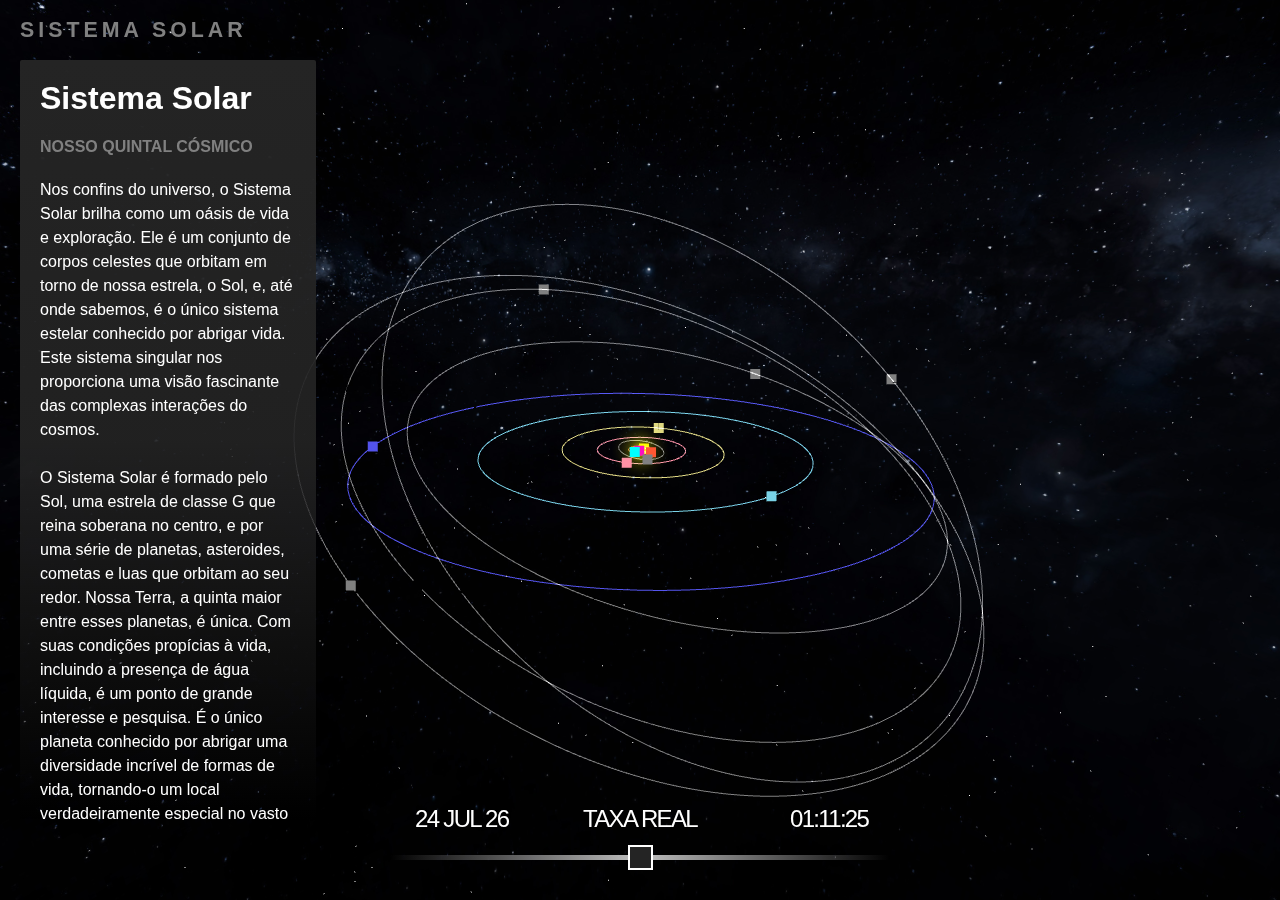
==== commit c96b9d49: "Update index.html" ====
--- a/index.html
+++ b/index.html
@@ -418,22 +418,22 @@
 			var neptuneColorMap = loader.load("img/planetas/netuno/colorneptune.jpg"); // ColorMap Netuno
 
 			// Carregando texturas de plutão
-			var plutoColorMap = loader.load("img/planetas anões/plutao/colorpluto.webp"); // ColorMap Plutão
+			var plutoColorMap = loader.load("img/planetasaoes/plutao/colorpluto.webp"); // ColorMap Plutão
 
 			// Carregando texturas de caronte
 			var charonColorMap = loader.load("img/satelites/caronte/colorcharon.jpg"); // ColorMap Caronte
 
 			// Carregando texturas de Ceres
-			var ceresColorMap = loader.load("img/planetas anões/ceres/colorceres.jpg"); // ColorMap Ceres
+			var ceresColorMap = loader.load("img/planetasaoes/ceres/colorceres.jpg"); // ColorMap Ceres
 
 			// Carregando texturas de Haumea
-			var haumeaColorMap = loader.load("img/planetas anões/haumea/colorhaumea.jpg"); // ColorMap Haumea
+			var haumeaColorMap = loader.load("img/planetasaoes/haumea/colorhaumea.jpg"); // ColorMap Haumea
 
 			// Carregando texturas de Makemake
-			var makemakeColorMap = loader.load("img/planetas anões/makemake/colormakemake.jpg"); // ColorMap Makemake
+			var makemakeColorMap = loader.load("img/planetasaoes/makemake/colormakemake.jpg"); // ColorMap Makemake
 
 			// Carregando texturas de Éris
-			var erisColorMap = loader.load("img/planetas anões/eris/coloreris.jpg"); // ColorMap Éris
+			var erisColorMap = loader.load("img/planetasaoes/eris/coloreris.jpg"); // ColorMap Éris
 
 			///////////////
 			// Materiais //
@@ -1554,4 +1554,4 @@
 			botaoSistemaSolar.addEventListener('click', moverCameraParaSistemaSolar);
 		</script>
 	</body>
-</html>+</html>
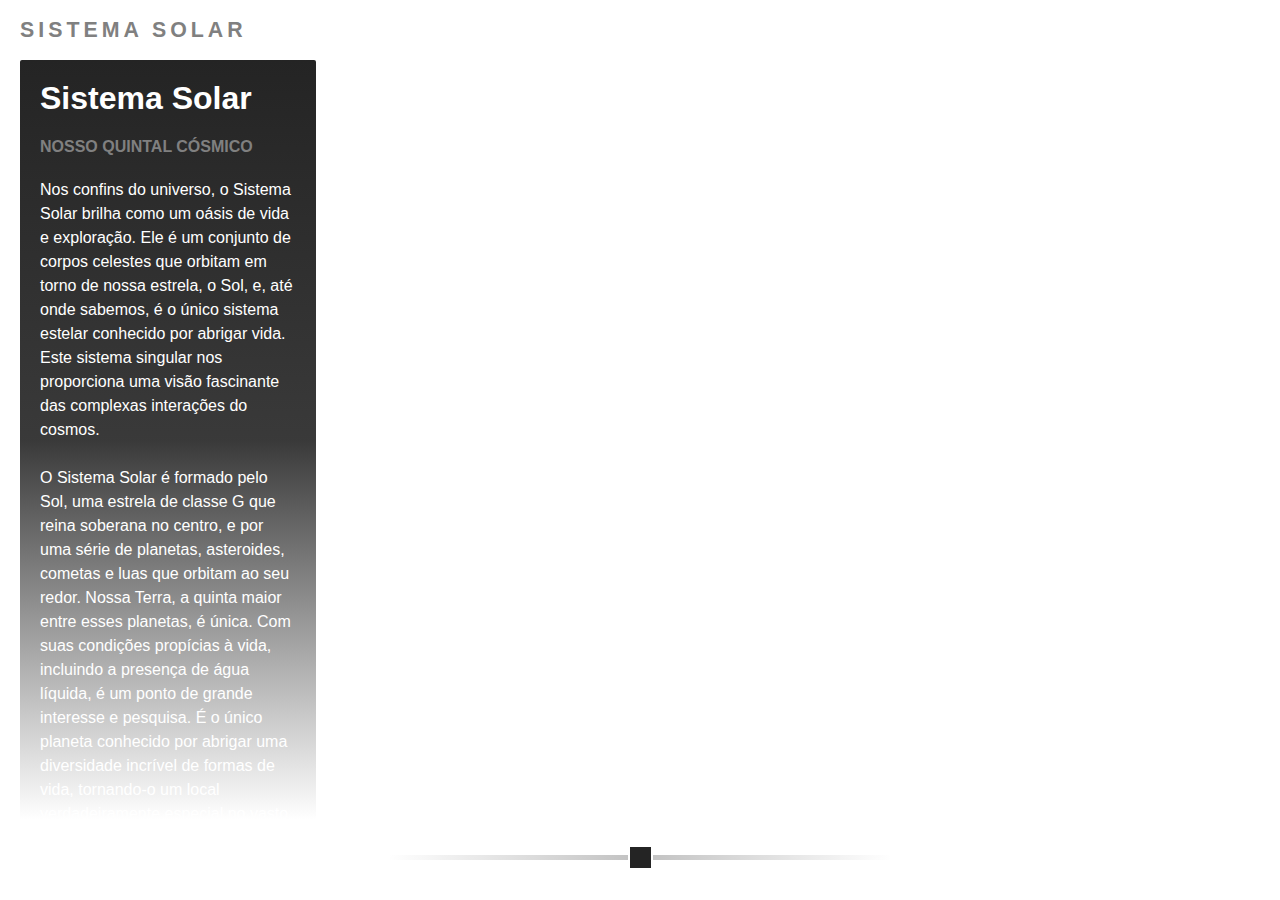
==== commit dd82c332: "Adicionando primeira versão do projeto" ====
--- a/index.html
+++ b/index.html
@@ -418,12 +418,28 @@
 			var neptuneColorMap = loader.load("img/planetas/netuno/colorneptune.jpg"); // ColorMap Netuno
 
 			// Carregando texturas de plutão
+<<<<<<< HEAD
+			var plutoColorMap = loader.load("img/planetasanoes/plutao/colorpluto.webp"); // ColorMap Plutão
+=======
 			var plutoColorMap = loader.load("img/planetasaoes/plutao/colorpluto.webp"); // ColorMap Plutão
+>>>>>>> c96b9d497e20bb08974bd11cfd2588f983863757
 
 			// Carregando texturas de caronte
 			var charonColorMap = loader.load("img/satelites/caronte/colorcharon.jpg"); // ColorMap Caronte
 
 			// Carregando texturas de Ceres
+<<<<<<< HEAD
+			var ceresColorMap = loader.load("img/planetasanoes/ceres/colorceres.jpg"); // ColorMap Ceres
+
+			// Carregando texturas de Haumea
+			var haumeaColorMap = loader.load("img/planetasanoes/haumea/colorhaumea.jpg"); // ColorMap Haumea
+
+			// Carregando texturas de Makemake
+			var makemakeColorMap = loader.load("img/planetasanoes/makemake/colormakemake.jpg"); // ColorMap Makemake
+
+			// Carregando texturas de Éris
+			var erisColorMap = loader.load("img/planetasanoes/eris/coloreris.jpg"); // ColorMap Éris
+=======
 			var ceresColorMap = loader.load("img/planetasaoes/ceres/colorceres.jpg"); // ColorMap Ceres
 
 			// Carregando texturas de Haumea
@@ -434,6 +450,7 @@
 
 			// Carregando texturas de Éris
 			var erisColorMap = loader.load("img/planetasaoes/eris/coloreris.jpg"); // ColorMap Éris
+>>>>>>> c96b9d497e20bb08974bd11cfd2588f983863757
 
 			///////////////
 			// Materiais //
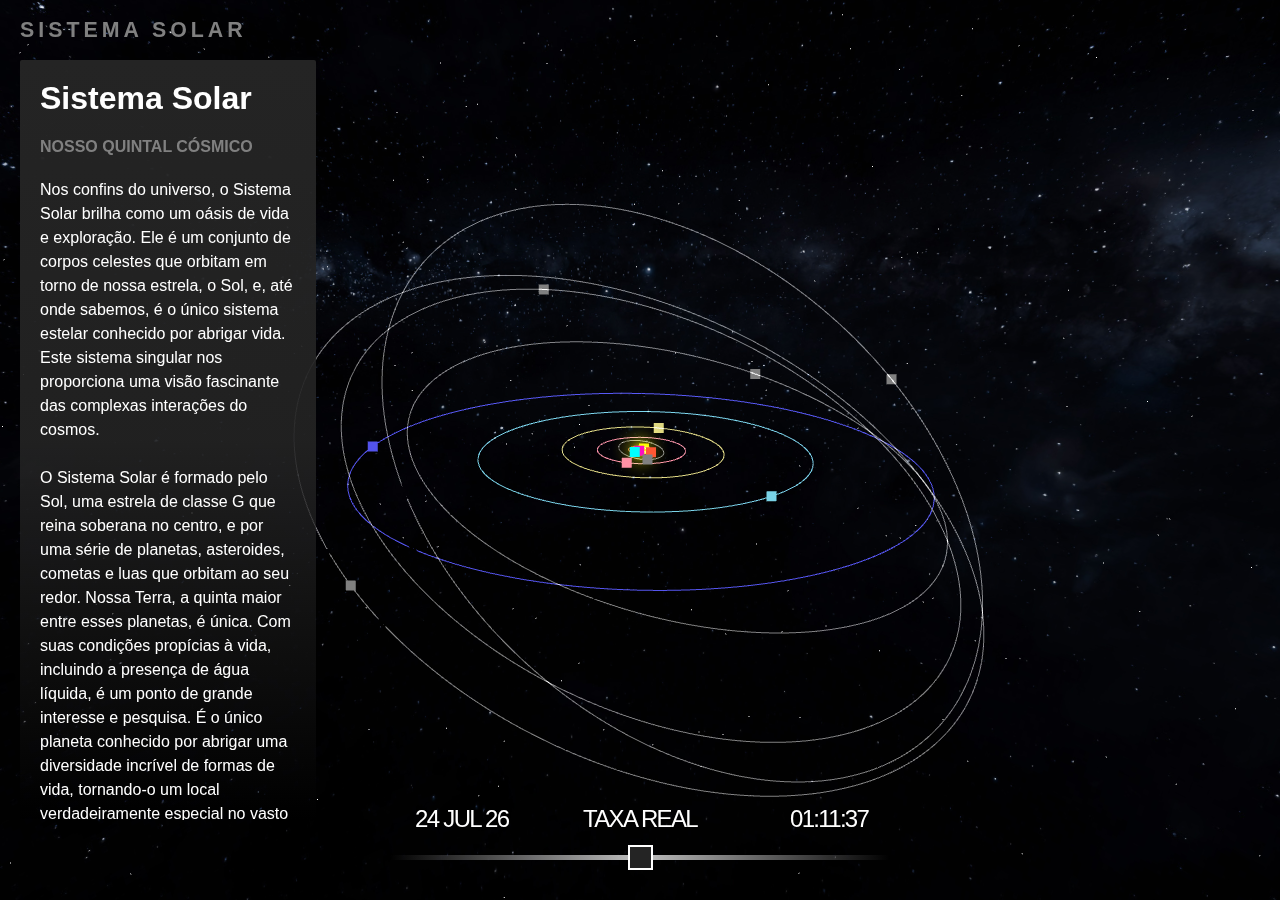
==== commit 0afebd17: "Adicionando versão inicial do projeto ao repositório" ====
--- a/index.html
+++ b/index.html
@@ -418,17 +418,12 @@
 			var neptuneColorMap = loader.load("img/planetas/netuno/colorneptune.jpg"); // ColorMap Netuno
 
 			// Carregando texturas de plutão
-<<<<<<< HEAD
 			var plutoColorMap = loader.load("img/planetasanoes/plutao/colorpluto.webp"); // ColorMap Plutão
-=======
-			var plutoColorMap = loader.load("img/planetasaoes/plutao/colorpluto.webp"); // ColorMap Plutão
->>>>>>> c96b9d497e20bb08974bd11cfd2588f983863757
 
 			// Carregando texturas de caronte
 			var charonColorMap = loader.load("img/satelites/caronte/colorcharon.jpg"); // ColorMap Caronte
 
 			// Carregando texturas de Ceres
-<<<<<<< HEAD
 			var ceresColorMap = loader.load("img/planetasanoes/ceres/colorceres.jpg"); // ColorMap Ceres
 
 			// Carregando texturas de Haumea
@@ -439,19 +434,7 @@
 
 			// Carregando texturas de Éris
 			var erisColorMap = loader.load("img/planetasanoes/eris/coloreris.jpg"); // ColorMap Éris
-=======
-			var ceresColorMap = loader.load("img/planetasaoes/ceres/colorceres.jpg"); // ColorMap Ceres
-
-			// Carregando texturas de Haumea
-			var haumeaColorMap = loader.load("img/planetasaoes/haumea/colorhaumea.jpg"); // ColorMap Haumea
-
-			// Carregando texturas de Makemake
-			var makemakeColorMap = loader.load("img/planetasaoes/makemake/colormakemake.jpg"); // ColorMap Makemake
-
-			// Carregando texturas de Éris
-			var erisColorMap = loader.load("img/planetasaoes/eris/coloreris.jpg"); // ColorMap Éris
->>>>>>> c96b9d497e20bb08974bd11cfd2588f983863757
-
+			
 			///////////////
 			// Materiais //
 			///////////////
